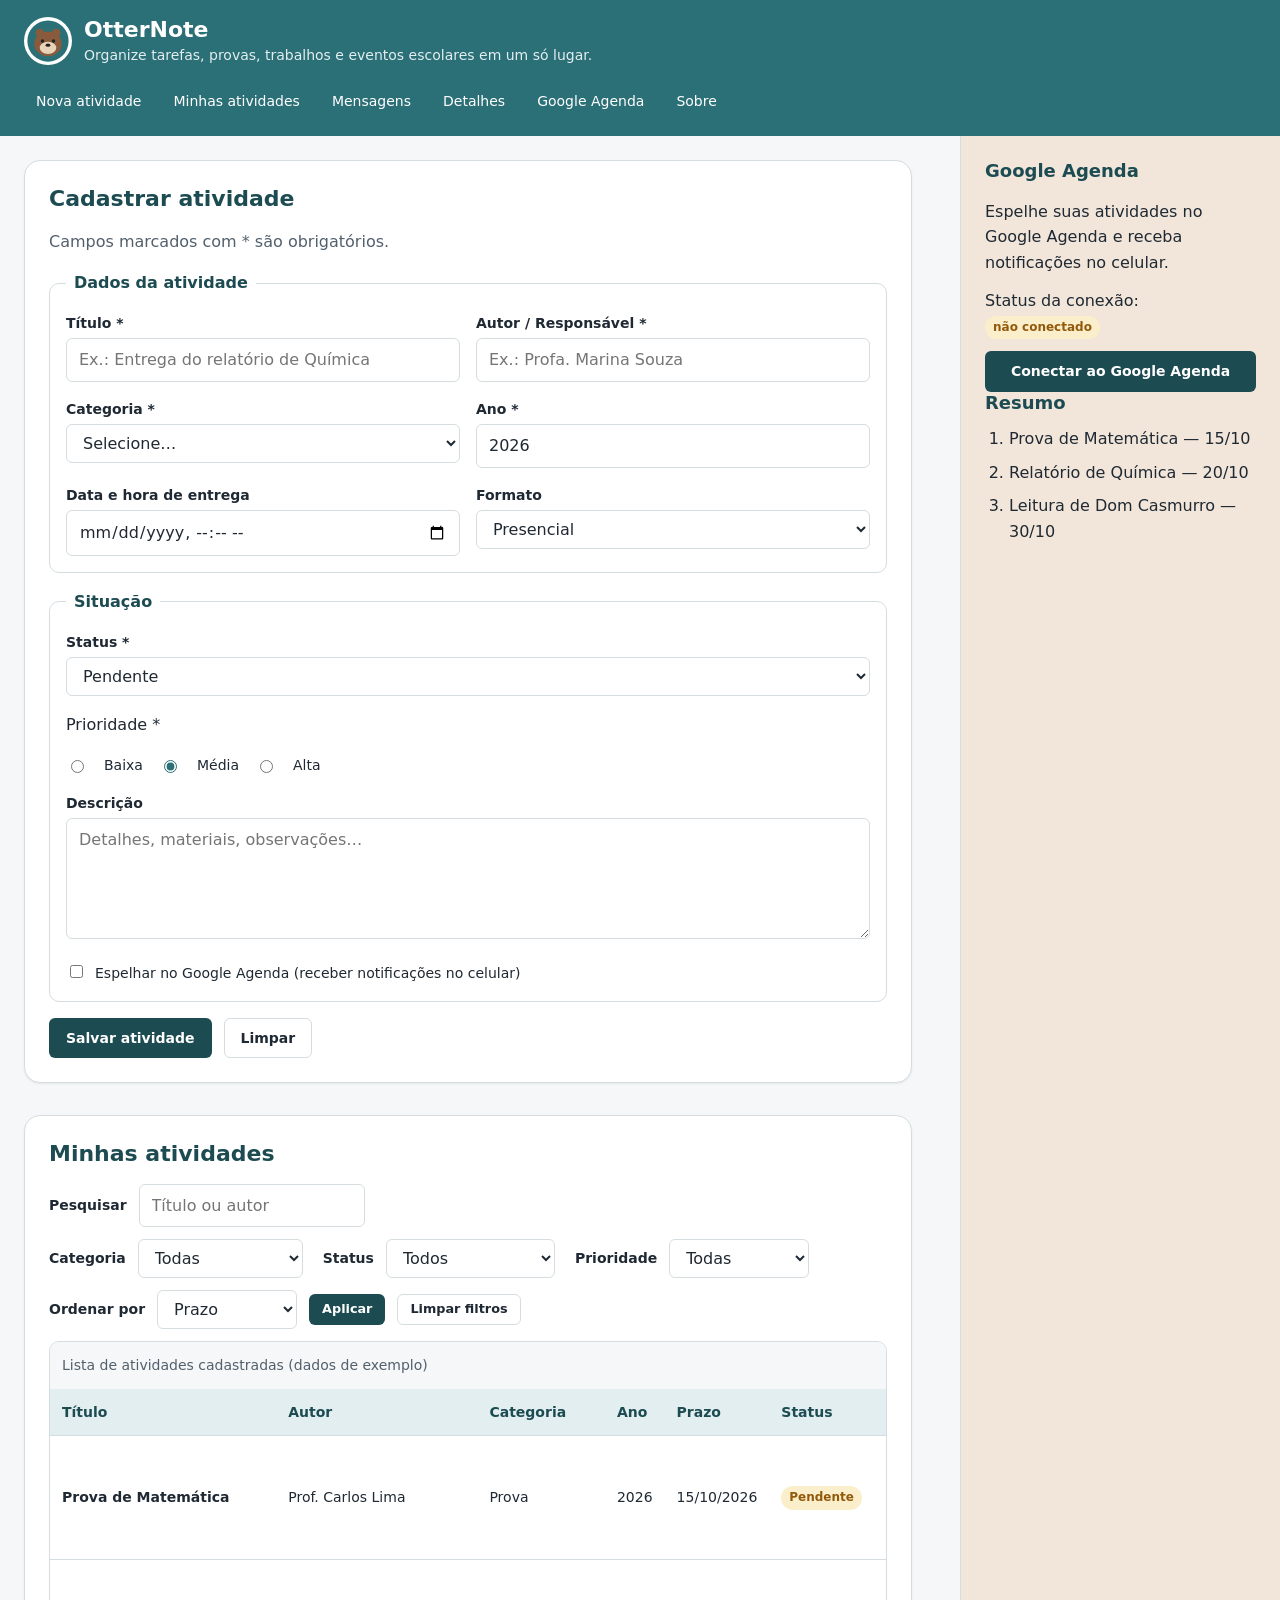
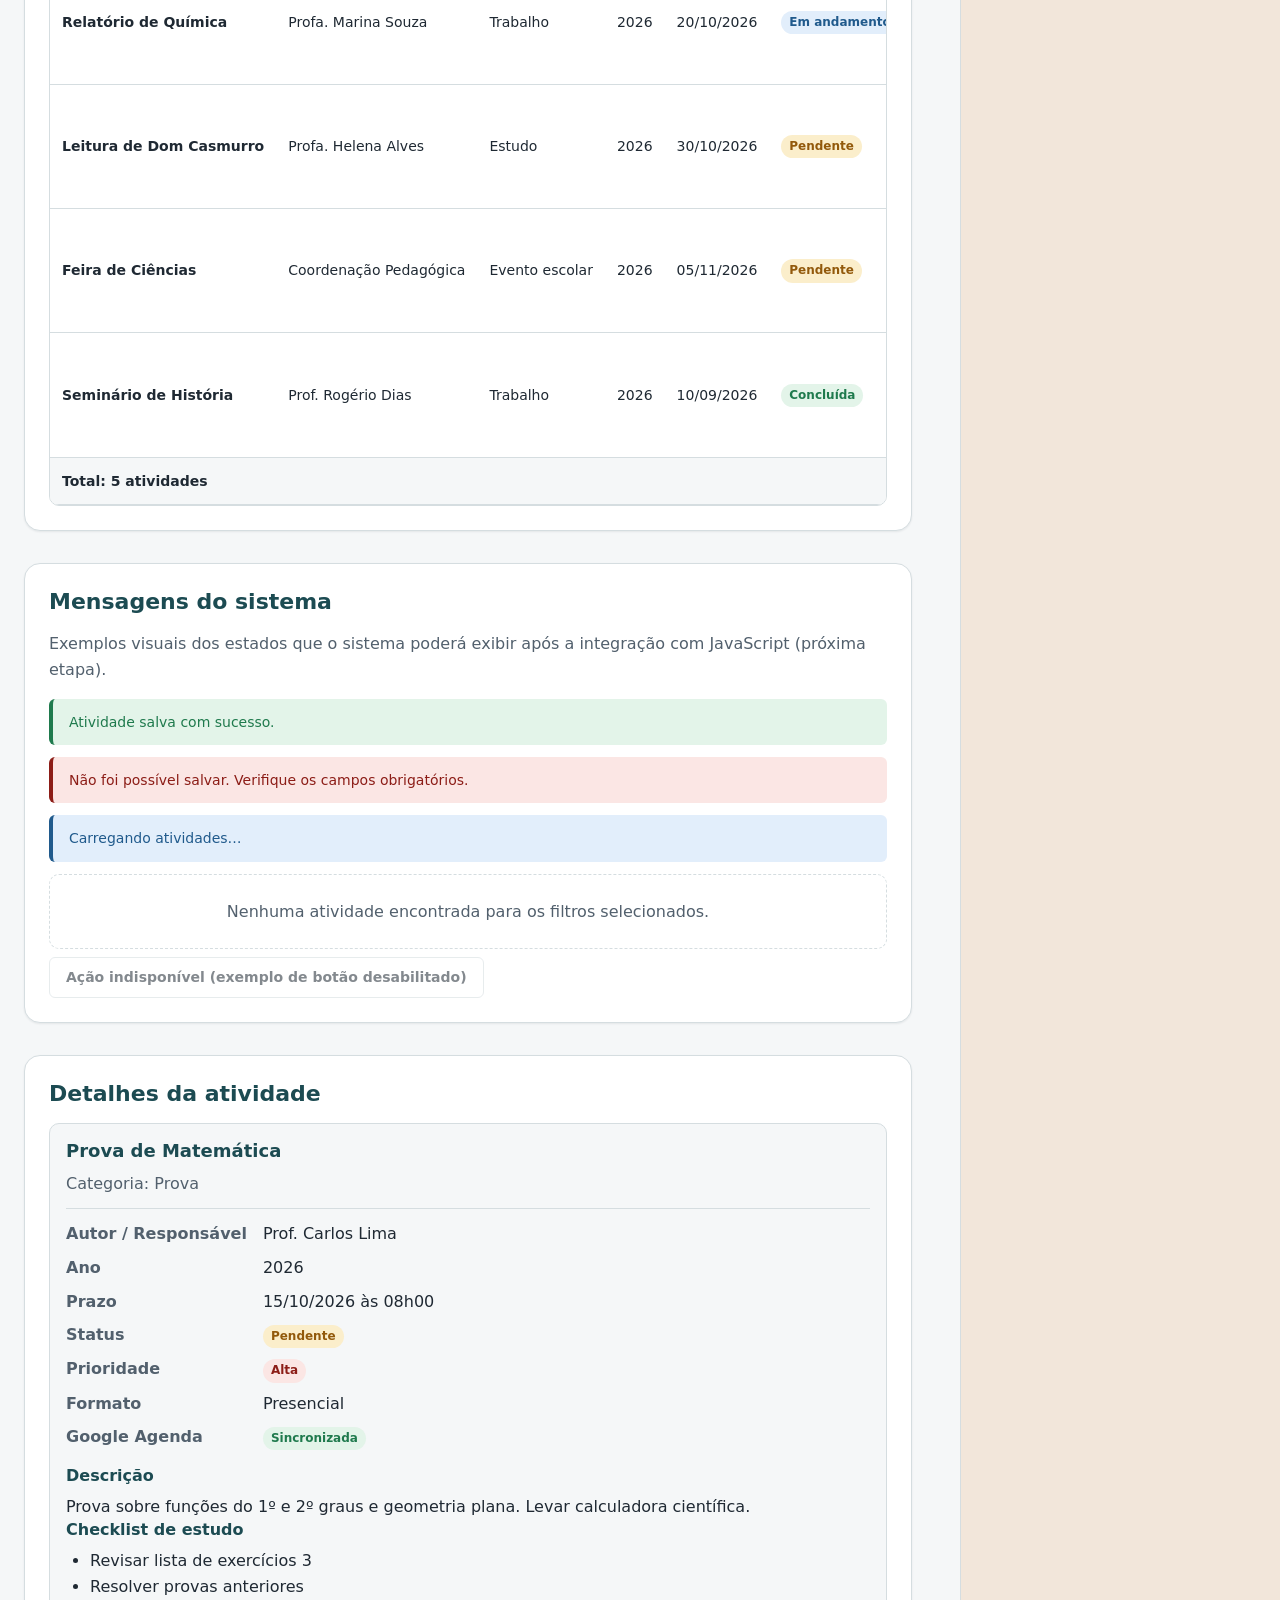
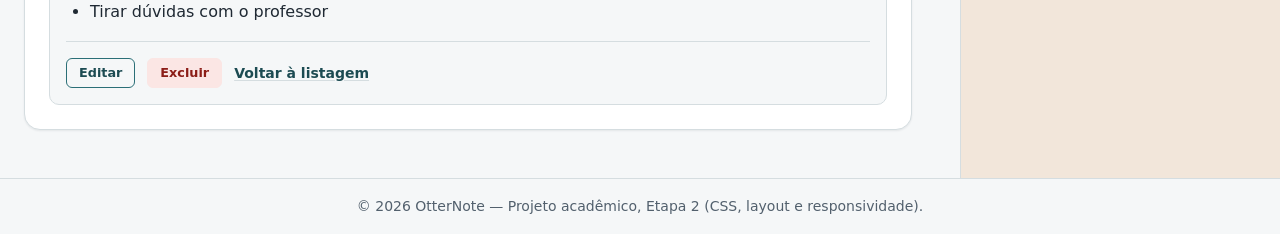
==== index.html @ 2cc43bf9 "feat: implementa layout e responsividade com CSS, aprimora a estrutura HTML e adiciona novos estilos" ====
<!DOCTYPE html>
<html lang="pt-BR">
<head>
  <meta charset="UTF-8">
  <meta name="viewport" content="width=device-width, initial-scale=1.0">
  <meta name="description" content="OtterNote: organização acadêmica, tarefas e eventos escolares.">
  <title>OtterNote — Organização acadêmica</title>
  <link rel="icon" href="assets/img/logo.svg" type="image/svg+xml">
  <link rel="stylesheet" href="assets/css/style.css">
</head>
<body class="tem-aside">

  <header id="topo">
    <div class="marca">
      <img src="assets/img/logo.svg" alt="Logotipo do OtterNote, uma lontra" width="48" height="48">
      <div>
        <h1>OtterNote</h1>
        <p>Organize tarefas, provas, trabalhos e eventos escolares em um só lugar.</p>
      </div>
    </div>

    <nav aria-label="Navegação principal">
      <ul class="menu">
        <li><a href="#cadastro">Nova atividade</a></li>
        <li><a href="#listagem">Minhas atividades</a></li>
        <li><a href="#estados">Mensagens</a></li>
        <li><a href="#detalhes">Detalhes</a></li>
        <li><a href="#agenda">Google Agenda</a></li>
        <li><a href="pages/sobre.html">Sobre</a></li>
      </ul>
    </nav>
  </header>

  <main>
    <section id="cadastro" aria-labelledby="titulo-cadastro">
      <h2 id="titulo-cadastro">Cadastrar atividade</h2>
      <p>Campos marcados com * são obrigatórios.</p>

      <form action="#" method="post">
        <fieldset class="grade-campos">
          <legend>Dados da atividade</legend>

          <p>
            <label for="titulo">Título *</label>
            <input type="text" id="titulo" name="titulo" required maxlength="100" placeholder="Ex.: Entrega do relatório de Química">
          </p>

          <p>
            <label for="autor">Autor / Responsável *</label>
            <input type="text" id="autor" name="autor" required placeholder="Ex.: Profa. Marina Souza">
          </p>

          <p>
            <label for="categoria">Categoria *</label>
            <select id="categoria" name="categoria" required>
              <option value="">Selecione…</option>
              <option value="prova">Prova</option>
              <option value="trabalho">Trabalho</option>
              <option value="estudo">Estudo</option>
              <option value="evento">Evento escolar</option>
              <option value="outro">Outro</option>
            </select>
          </p>

          <p>
            <label for="ano">Ano *</label>
            <input type="number" id="ano" name="ano" min="2000" max="2100" value="2026" required>
          </p>

          <p>
            <label for="prazo">Data e hora de entrega</label>
            <input type="datetime-local" id="prazo" name="prazo">
          </p>

          <p>
            <label for="formato">Formato</label>
            <select id="formato" name="formato">
              <option value="presencial">Presencial</option>
              <option value="online">Online</option>
              <option value="entrega-digital">Entrega digital</option>
              <option value="entrega-impressa">Entrega impressa</option>
            </select>
          </p>
        </fieldset>

        <fieldset class="grade-campos">
          <legend>Situação</legend>

          <p class="campo-full">
            <label for="status">Status *</label>
            <select id="status" name="status" required>
              <option value="pendente">Pendente</option>
              <option value="andamento">Em andamento</option>
              <option value="concluida">Concluída</option>
            </select>
          </p>

          <p class="campo-full">Prioridade *</p>
          <p class="campo-full grupo-radio">
            <input type="radio" id="prioridade-baixa" name="prioridade" value="baixa">
            <label for="prioridade-baixa">Baixa</label>
            <input type="radio" id="prioridade-media" name="prioridade" value="media" checked>
            <label for="prioridade-media">Média</label>
            <input type="radio" id="prioridade-alta" name="prioridade" value="alta">
            <label for="prioridade-alta">Alta</label>
          </p>

          <p class="campo-full">
            <label for="descricao">Descrição</label>
            <textarea id="descricao" name="descricao" rows="4" cols="40" placeholder="Detalhes, materiais, observações…"></textarea>
          </p>

          <p class="campo-full campo-checkbox">
            <input type="checkbox" id="sincronizar" name="sincronizar">
            <label for="sincronizar">Espelhar no Google Agenda (receber notificações no celular)</label>
          </p>
        </fieldset>

        <p class="acoes">
          <button type="submit" class="btn btn--primario">Salvar atividade</button>
          <button type="reset" class="btn btn--secundario">Limpar</button>
        </p>
      </form>
    </section>

    <section id="listagem" aria-labelledby="titulo-listagem">
      <h2 id="titulo-listagem">Minhas atividades</h2>

      <form action="#" method="get" aria-label="Pesquisa, filtro e ordenação" class="filtros">
        <p class="campo-busca">
          <label for="busca">Pesquisar</label>
          <input type="search" id="busca" name="busca" placeholder="Título ou autor">
        </p>
        <p>
          <label for="filtro-categoria">Categoria</label>
          <select id="filtro-categoria" name="categoria">
            <option value="">Todas</option>
            <option value="prova">Prova</option>
            <option value="trabalho">Trabalho</option>
            <option value="estudo">Estudo</option>
            <option value="evento">Evento escolar</option>
          </select>
          <label for="filtro-status">Status</label>
          <select id="filtro-status" name="status">
            <option value="">Todos</option>
            <option value="pendente">Pendente</option>
            <option value="andamento">Em andamento</option>
            <option value="concluida">Concluída</option>
          </select>
          <label for="filtro-prioridade">Prioridade</label>
          <select id="filtro-prioridade" name="prioridade">
            <option value="">Todas</option>
            <option value="alta">Alta</option>
            <option value="media">Média</option>
            <option value="baixa">Baixa</option>
          </select>
        </p>
        <p>
          <label for="ordenar">Ordenar por</label>
          <select id="ordenar" name="ordenar">
            <option value="prazo">Prazo</option>
            <option value="titulo">Título (A–Z)</option>
            <option value="prioridade">Prioridade</option>
            <option value="status">Status</option>
          </select>
          <button type="submit" class="btn btn--primario btn--sm">Aplicar</button>
          <button type="reset" class="btn btn--secundario btn--sm">Limpar filtros</button>
        </p>
      </form>

      <div class="tabela-wrapper">
      <table>
        <caption>Lista de atividades cadastradas (dados de exemplo)</caption>
        <thead>
          <tr>
            <th scope="col">Título</th><th scope="col">Autor</th><th scope="col">Categoria</th>
            <th scope="col">Ano</th><th scope="col">Prazo</th><th scope="col">Status</th>
            <th scope="col">Prioridade</th><th scope="col">Formato</th><th scope="col">Ações</th>
          </tr>
        </thead>
        <tbody>
          <tr>
            <th scope="row">Prova de Matemática</th>
            <td>Prof. Carlos Lima</td><td>Prova</td><td>2026</td><td>15/10/2026</td>
            <td><span class="badge badge--pendente">Pendente</span></td>
            <td><span class="badge badge--alta">Alta</span></td>
            <td>Presencial</td>
            <td>
              <div class="acoes-linha">
                <a href="#detalhes" class="link-acao">Ver detalhes</a>
                <button type="button" class="btn btn--sm btn--outline">Editar</button>
                <button type="button" class="btn btn--sm btn--perigo">Excluir</button>
              </div>
            </td>
          </tr>
          <tr>
            <th scope="row">Relatório de Química</th>
            <td>Profa. Marina Souza</td><td>Trabalho</td><td>2026</td><td>20/10/2026</td>
            <td><span class="badge badge--andamento">Em andamento</span></td>
            <td><span class="badge badge--media">Média</span></td>
            <td>Entrega digital</td>
            <td>
              <div class="acoes-linha">
                <a href="#detalhes" class="link-acao">Ver detalhes</a>
                <button type="button" class="btn btn--sm btn--outline">Editar</button>
                <button type="button" class="btn btn--sm btn--perigo">Excluir</button>
              </div>
            </td>
          </tr>
          <tr>
            <th scope="row">Leitura de Dom Casmurro</th>
            <td>Profa. Helena Alves</td><td>Estudo</td><td>2026</td><td>30/10/2026</td>
            <td><span class="badge badge--pendente">Pendente</span></td>
            <td><span class="badge badge--baixa">Baixa</span></td>
            <td>Online</td>
            <td>
              <div class="acoes-linha">
                <a href="#detalhes" class="link-acao">Ver detalhes</a>
                <button type="button" class="btn btn--sm btn--outline">Editar</button>
                <button type="button" class="btn btn--sm btn--perigo">Excluir</button>
              </div>
            </td>
          </tr>
          <tr>
            <th scope="row">Feira de Ciências</th>
            <td>Coordenação Pedagógica</td><td>Evento escolar</td><td>2026</td><td>05/11/2026</td>
            <td><span class="badge badge--pendente">Pendente</span></td>
            <td><span class="badge badge--alta">Alta</span></td>
            <td>Presencial</td>
            <td>
              <div class="acoes-linha">
                <a href="#detalhes" class="link-acao">Ver detalhes</a>
                <button type="button" class="btn btn--sm btn--outline">Editar</button>
                <button type="button" class="btn btn--sm btn--perigo">Excluir</button>
              </div>
            </td>
          </tr>
          <tr>
            <th scope="row">Seminário de História</th>
            <td>Prof. Rogério Dias</td><td>Trabalho</td><td>2026</td><td>10/09/2026</td>
            <td><span class="badge badge--concluida">Concluída</span></td>
            <td><span class="badge badge--media">Média</span></td>
            <td>Presencial</td>
            <td>
              <div class="acoes-linha">
                <a href="#detalhes" class="link-acao">Ver detalhes</a>
                <button type="button" class="btn btn--sm btn--outline">Editar</button>
                <button type="button" class="btn btn--sm btn--perigo">Excluir</button>
              </div>
            </td>
          </tr>
        </tbody>
        <tfoot>
          <tr><td colspan="9">Total: 5 atividades</td></tr>
        </tfoot>
      </table>
      </div>
    </section>

    <section id="estados" aria-labelledby="titulo-estados">
      <h2 id="titulo-estados">Mensagens do sistema</h2>
      <p>Exemplos visuais dos estados que o sistema poderá exibir após a integração com JavaScript (próxima etapa).</p>

      <div class="alerta alerta--sucesso" role="status">Atividade salva com sucesso.</div>
      <div class="alerta alerta--erro" role="alert">Não foi possível salvar. Verifique os campos obrigatórios.</div>
      <div class="alerta alerta--info" role="status">Carregando atividades…</div>
      <p class="estado-vazio">Nenhuma atividade encontrada para os filtros selecionados.</p>
      <p class="acoes">
        <button type="button" class="btn btn--secundario" disabled>Ação indisponível (exemplo de botão desabilitado)</button>
      </p>
    </section>

    <section id="detalhes" aria-labelledby="titulo-detalhes">
      <h2 id="titulo-detalhes">Detalhes da atividade</h2>

      <article class="cartao">
        <header>
          <h3>Prova de Matemática</h3>
          <p>Categoria: Prova</p>
        </header>

        <dl>
          <dt>Autor / Responsável</dt><dd>Prof. Carlos Lima</dd>
          <dt>Ano</dt><dd>2026</dd>
          <dt>Prazo</dt><dd><time datetime="2026-10-15T08:00">15/10/2026 às 08h00</time></dd>
          <dt>Status</dt><dd><span class="badge badge--pendente">Pendente</span></dd>
          <dt>Prioridade</dt><dd><span class="badge badge--alta">Alta</span></dd>
          <dt>Formato</dt><dd>Presencial</dd>
          <dt>Google Agenda</dt><dd><span class="badge badge--sucesso">Sincronizada</span></dd>
        </dl>

        <h4>Descrição</h4>
        <p>Prova sobre funções do 1º e 2º graus e geometria plana. Levar calculadora científica.</p>

        <h4>Checklist de estudo</h4>
        <ul>
          <li>Revisar lista de exercícios 3</li>
          <li>Resolver provas anteriores</li>
          <li>Tirar dúvidas com o professor</li>
        </ul>

        <footer>
          <button type="button" class="btn btn--outline btn--sm">Editar</button>
          <button type="button" class="btn btn--perigo btn--sm">Excluir</button>
          <a href="#listagem" class="link-acao">Voltar à listagem</a>
        </footer>
      </article>
    </section>

  </main>

  <aside id="agenda" aria-labelledby="titulo-agenda">
    <h2 id="titulo-agenda">Google Agenda</h2>
    <p>Espelhe suas atividades no Google Agenda e receba notificações no celular.</p>
    <p>Status da conexão: <span class="badge badge--alerta">não conectado</span></p>
    <button type="button" class="btn btn--primario btn--bloco">Conectar ao Google Agenda</button>

    <h3>Resumo</h3>
    <ol>
      <li>Prova de Matemática — 15/10</li>
      <li>Relatório de Química — 20/10</li>
      <li>Leitura de Dom Casmurro — 30/10</li>
    </ol>
  </aside>

  <footer>
    <p>&copy; 2026 OtterNote — Projeto acadêmico, Etapa 2 (CSS, layout e responsividade).</p>
  </footer>

  <script src="assets/js/script.js"></script>
</body>
</html>
---- assets/css/style.css ----
/* =========================================================
   OtterNote — Etapa 2: CSS, layout e responsividade
   ========================================================= */

/* ---------- Reset básico ---------- */
*, *::before, *::after {
  box-sizing: border-box;
}

body, h1, h2, h3, h4, p, dl, dd, figure {
  margin: 0;
}

ul, ol {
  margin: 0;
  padding: 0;
}

ul:not(.menu),
ol {
  padding-left: var(--espaco-5, 24px);
}

img {
  max-width: 100%;
  display: block;
}

button {
  font: inherit;
}

/* ---------- Design tokens ---------- */
:root {
  /* Cores de marca (lontra) */
  --cor-primaria: #2b6f77;
  --cor-primaria-escura: #1c4b52;
  --cor-primaria-clara: #e3eef0;
  --cor-destaque: #8a5a3c;
  --cor-destaque-clara: #f2e6da;

  /* Cores neutras */
  --cor-fundo: #f5f7f8;
  --cor-superficie: #ffffff;
  --cor-texto: #1f2933;
  --cor-texto-suave: #52606d;
  --cor-borda: #d5dde0;

  /* Cores de estado */
  --cor-sucesso: #1f7a4d;
  --cor-sucesso-clara: #e3f4e9;
  --cor-alerta: #92590b;
  --cor-alerta-clara: #fbeecb;
  --cor-perigo: #8c1d17;
  --cor-perigo-clara: #fbe6e4;
  --cor-info: #205a8c;
  --cor-info-clara: #e2eefb;

  /* Espaçamento */
  --espaco-1: 4px;
  --espaco-2: 8px;
  --espaco-3: 12px;
  --espaco-4: 16px;
  --espaco-5: 24px;
  --espaco-6: 32px;
  --espaco-7: 48px;

  /* Bordas e sombras */
  --raio-sm: 6px;
  --raio-md: 10px;
  --raio-lg: 16px;
  --sombra-sm: 0 1px 2px rgba(31, 41, 51, 0.08);

  /* Tipografia */
  --fonte-base: "Segoe UI", system-ui, -apple-system, Roboto, Arial, sans-serif;
  --fs-sm: 0.875rem;
  --fs-base: 1rem;
  --fs-md: 1.125rem;
  --fs-lg: 1.375rem;
  --fs-xl: 1.75rem;

  /* Foco */
  --anel-foco: 0 0 0 3px rgba(43, 111, 119, 0.35);
}

/* ---------- Base ---------- */
body {
  font-family: var(--fonte-base);
  font-size: var(--fs-base);
  line-height: 1.6;
  color: var(--cor-texto);
  background: var(--cor-fundo);
  overflow-x: hidden;
}

h1, h2, h3, h4 {
  line-height: 1.25;
  color: var(--cor-primaria-escura);
}

h1 { font-size: var(--fs-xl); }
h2 { font-size: var(--fs-lg); margin-bottom: var(--espaco-4); }
h3 { font-size: var(--fs-md); margin-bottom: var(--espaco-2); }
h4 { font-size: var(--fs-base); margin-bottom: var(--espaco-2); }

a {
  color: var(--cor-primaria-escura);
  text-decoration: underline;
  text-decoration-color: var(--cor-borda);
  text-underline-offset: 2px;
}

a:hover {
  color: var(--cor-destaque);
  text-decoration-color: currentColor;
}

:focus-visible {
  outline: 3px solid var(--cor-primaria);
  outline-offset: 2px;
  border-radius: var(--raio-sm);
}

/* ---------- Layout principal ---------- */
body.tem-aside {
  display: grid;
  grid-template-columns: minmax(0, 1fr) minmax(260px, 320px);
  grid-template-areas:
    "header header"
    "main   aside"
    "footer footer";
  column-gap: var(--espaco-5);
  min-height: 100vh;
}

body:not(.tem-aside) {
  display: flex;
  flex-direction: column;
  min-height: 100vh;
}

body > header { grid-area: header; }
body > main   { grid-area: main; min-width: 0; }
body > aside  { grid-area: aside; }
body > footer { grid-area: footer; }

body > main {
  display: flex;
  flex-direction: column;
  gap: var(--espaco-6);
  padding: var(--espaco-5) var(--espaco-5) var(--espaco-7);
}

body:not(.tem-aside) > main {
  flex: 1;
  max-width: 760px;
  width: 100%;
  margin-inline: auto;
}

/* ---------- Cabeçalho / navegação ---------- */
body > header {
  background: var(--cor-primaria);
  color: #fff;
  padding: var(--espaco-4) var(--espaco-5);
  display: flex;
  align-items: center;
  flex-wrap: wrap;
  gap: var(--espaco-4);
}

body > header h1,
body > header p {
  color: #fff;
}

body > header h1 { font-size: var(--fs-lg); }
body > header p { font-size: var(--fs-sm); color: var(--cor-primaria-clara); }

.marca {
  display: flex;
  align-items: center;
  gap: var(--espaco-3);
  margin-right: auto;
}

body > header img {
  border-radius: 50%;
  background: #fff;
  padding: 2px;
}

.menu {
  display: flex;
  flex-wrap: wrap;
  gap: var(--espaco-2);
  list-style: none;
}

.menu a {
  display: inline-block;
  padding: var(--espaco-2) var(--espaco-3);
  border-radius: var(--raio-sm);
  color: #fff;
  text-decoration: none;
  font-size: var(--fs-sm);
  transition: background-color 0.15s ease;
}

.menu a:hover,
.menu a:focus-visible {
  background: rgba(255, 255, 255, 0.18);
}

.menu a[aria-current="page"] {
  background: #fff;
  color: var(--cor-primaria-escura);
  font-weight: 600;
}

/* ---------- Seções e cartões ---------- */
section {
  background: var(--cor-superficie);
  border: 1px solid var(--cor-borda);
  border-radius: var(--raio-lg);
  padding: var(--espaco-5);
  box-shadow: var(--sombra-sm);
}

section > p:first-of-type:not([class]) {
  color: var(--cor-texto-suave);
  margin-bottom: var(--espaco-4);
}

.cartao {
  border: 1px solid var(--cor-borda);
  border-radius: var(--raio-md);
  padding: var(--espaco-4);
  background: var(--cor-fundo);
}

article.cartao > header {
  border-bottom: 1px solid var(--cor-borda);
  padding-bottom: var(--espaco-3);
  margin-bottom: var(--espaco-3);
}

article.cartao > header p {
  color: var(--cor-texto-suave);
}

article.cartao > footer {
  display: flex;
  flex-wrap: wrap;
  align-items: center;
  gap: var(--espaco-3);
  border-top: 1px solid var(--cor-borda);
  padding-top: var(--espaco-4);
  margin-top: var(--espaco-4);
}

/* ---------- Formulários ---------- */
fieldset {
  border: 1px solid var(--cor-borda);
  border-radius: var(--raio-md);
  padding: var(--espaco-4);
  margin: 0 0 var(--espaco-4);
}

legend {
  padding: 0 var(--espaco-2);
  font-weight: 600;
  color: var(--cor-primaria-escura);
}

.grade-campos {
  display: grid;
  grid-template-columns: repeat(2, minmax(0, 1fr));
  gap: var(--espaco-4);
}

.grade-campos > p {
  margin: 0;
}

.grade-campos .campo-full {
  grid-column: 1 / -1;
}

label {
  display: block;
  font-size: var(--fs-sm);
  font-weight: 600;
  margin-bottom: var(--espaco-1);
  color: var(--cor-texto);
}

input,
select,
textarea {
  width: 100%;
  font: inherit;
  font-size: var(--fs-base);
  color: var(--cor-texto);
  background: var(--cor-superficie);
  border: 1px solid var(--cor-borda);
  border-radius: var(--raio-sm);
  padding: var(--espaco-2) var(--espaco-3);
}

textarea {
  resize: vertical;
}

input:hover,
select:hover,
textarea:hover {
  border-color: var(--cor-primaria);
}

input:focus-visible,
select:focus-visible,
textarea:focus-visible {
  outline: none;
  border-color: var(--cor-primaria);
  box-shadow: var(--anel-foco);
}

input[type="checkbox"],
input[type="radio"] {
  width: auto;
  margin-right: var(--espaco-1);
  accent-color: var(--cor-primaria);
}

.grupo-radio {
  display: flex;
  flex-wrap: wrap;
  align-items: center;
  gap: var(--espaco-1) var(--espaco-4);
}

.grupo-radio label {
  display: inline;
  font-weight: 400;
  margin: 0;
}

.campo-checkbox {
  display: flex;
  align-items: flex-start;
  gap: var(--espaco-2);
}

.campo-checkbox label {
  display: inline;
  font-weight: 400;
  margin: 0;
}

.acoes {
  display: flex;
  flex-wrap: wrap;
  gap: var(--espaco-3);
  margin-top: var(--espaco-2);
}

/* ---------- Botões ---------- */
.btn {
  display: inline-flex;
  align-items: center;
  justify-content: center;
  gap: var(--espaco-2);
  padding: var(--espaco-2) var(--espaco-4);
  font-size: var(--fs-sm);
  font-weight: 600;
  border-radius: var(--raio-sm);
  border: 1px solid transparent;
  cursor: pointer;
  transition: background-color 0.15s ease, border-color 0.15s ease, transform 0.1s ease;
}

.btn--primario {
  background: var(--cor-primaria-escura);
  color: #fff;
}
.btn--primario:hover { background: var(--cor-primaria); }

.btn--secundario {
  background: var(--cor-superficie);
  color: var(--cor-texto);
  border-color: var(--cor-borda);
}
.btn--secundario:hover { border-color: var(--cor-primaria); color: var(--cor-primaria-escura); }

.btn--outline {
  background: transparent;
  color: var(--cor-primaria-escura);
  border-color: var(--cor-primaria);
}
.btn--outline:hover { background: var(--cor-primaria-clara); }

.btn--perigo {
  background: var(--cor-perigo-clara);
  color: var(--cor-perigo);
  border-color: var(--cor-perigo-clara);
}
.btn--perigo:hover { background: var(--cor-perigo); color: #fff; }

.btn--sm { padding: var(--espaco-1) var(--espaco-3); font-size: 0.8rem; }
.btn--bloco { width: 100%; }

.btn:active { transform: translateY(1px); }

.btn:disabled {
  opacity: 0.55;
  cursor: not-allowed;
  transform: none;
}

.link-acao {
  font-size: var(--fs-sm);
  font-weight: 600;
}

/* ---------- Listagem / filtros ---------- */
.filtros p {
  display: flex;
  flex-wrap: wrap;
  align-items: center;
  gap: var(--espaco-3);
  margin: 0 0 var(--espaco-3);
}

.filtros label {
  margin: 0 0 0 var(--espaco-2);
}

.filtros label:first-child {
  margin-left: 0;
}

.filtros select,
.filtros input {
  width: auto;
  min-width: 140px;
}

.campo-busca input { min-width: 220px; }

/* ---------- Tabela ---------- */
.tabela-wrapper {
  overflow-x: auto;
  border: 1px solid var(--cor-borda);
  border-radius: var(--raio-md);
}

table {
  width: 100%;
  border-collapse: collapse;
  font-size: var(--fs-sm);
}

caption {
  text-align: left;
  padding: var(--espaco-3);
  color: var(--cor-texto-suave);
  background: var(--cor-fundo);
}

th, td {
  padding: var(--espaco-3);
  border-bottom: 1px solid var(--cor-borda);
  text-align: left;
  white-space: nowrap;
}

thead th {
  background: var(--cor-primaria-clara);
  color: var(--cor-primaria-escura);
}

tbody tr:hover {
  background: var(--cor-fundo);
}

tfoot td {
  font-weight: 600;
  background: var(--cor-fundo);
}

.acoes-linha {
  display: flex;
  align-items: center;
  gap: var(--espaco-2);
  flex-wrap: wrap;
}

/* ---------- Badges de estado ---------- */
.badge {
  display: inline-block;
  padding: 2px var(--espaco-2);
  border-radius: 999px;
  font-size: 0.75rem;
  font-weight: 700;
  white-space: nowrap;
}

.badge--pendente   { background: var(--cor-alerta-clara);  color: var(--cor-alerta); }
.badge--andamento  { background: var(--cor-info-clara);    color: var(--cor-info); }
.badge--concluida  { background: var(--cor-sucesso-clara); color: var(--cor-sucesso); }
.badge--alta       { background: var(--cor-perigo-clara);  color: var(--cor-perigo); }
.badge--media      { background: var(--cor-alerta-clara);  color: var(--cor-alerta); }
.badge--baixa      { background: var(--cor-primaria-clara);color: var(--cor-primaria-escura); }
.badge--sucesso    { background: var(--cor-sucesso-clara); color: var(--cor-sucesso); }
.badge--alerta     { background: var(--cor-alerta-clara);  color: var(--cor-alerta); }

/* ---------- Mensagens / alertas / estados vazios ---------- */
.alerta {
  padding: var(--espaco-3) var(--espaco-4);
  border-radius: var(--raio-sm);
  border-left: 4px solid currentColor;
  margin-bottom: var(--espaco-3);
  font-size: var(--fs-sm);
}

.alerta--sucesso { background: var(--cor-sucesso-clara); color: var(--cor-sucesso); }
.alerta--erro    { background: var(--cor-perigo-clara);  color: var(--cor-perigo); }
.alerta--info    { background: var(--cor-info-clara);    color: var(--cor-info); }

.estado-vazio {
  text-align: center;
  color: var(--cor-texto-suave);
  padding: var(--espaco-5);
  border: 1px dashed var(--cor-borda);
  border-radius: var(--raio-md);
  margin: 0;
}

/* ---------- Detalhes ---------- */
dl {
  display: grid;
  grid-template-columns: max-content 1fr;
  gap: var(--espaco-2) var(--espaco-4);
  margin-bottom: var(--espaco-4);
}

dt {
  font-weight: 600;
  color: var(--cor-texto-suave);
}

dd { margin: 0; }

/* ---------- Aside (Google Agenda) ---------- */
body > aside {
  background: var(--cor-destaque-clara);
  padding: var(--espaco-5);
  border-left: 1px solid var(--cor-borda);
}

body > aside h2 { font-size: var(--fs-md); }

body > aside p { margin-bottom: var(--espaco-3); }

body > aside ol {
  padding-left: var(--espaco-5);
  margin-top: var(--espaco-3);
}

body > aside li { margin-bottom: var(--espaco-2); }

/* ---------- Rodapé ---------- */
body > footer {
  text-align: center;
  padding: var(--espaco-4);
  font-size: var(--fs-sm);
  color: var(--cor-texto-suave);
  border-top: 1px solid var(--cor-borda);
}

/* ---------- Responsividade ---------- */
@media (max-width: 900px) {
  body.tem-aside {
    grid-template-columns: 1fr;
    grid-template-areas:
      "header"
      "main"
      "aside"
      "footer";
  }

  body > aside {
    border-left: none;
    border-top: 1px solid var(--cor-borda);
  }

  .grade-campos {
    grid-template-columns: 1fr;
  }
}

@media (max-width: 600px) {
  body > header {
    padding: var(--espaco-3) var(--espaco-4);
  }

  body > main {
    padding: var(--espaco-4) var(--espaco-3) var(--espaco-6);
    gap: var(--espaco-4);
  }

  section { padding: var(--espaco-4); }

  .menu { width: 100%; }

  dl { grid-template-columns: 1fr; }

  dt { margin-top: var(--espaco-2); }

  .filtros label { margin-left: 0; }

  .filtros select,
  .filtros input,
  .campo-busca input {
    width: 100%;
    min-width: 0;
  }
}

@media (prefers-reduced-motion: reduce) {
  * { transition: none !important; }
}
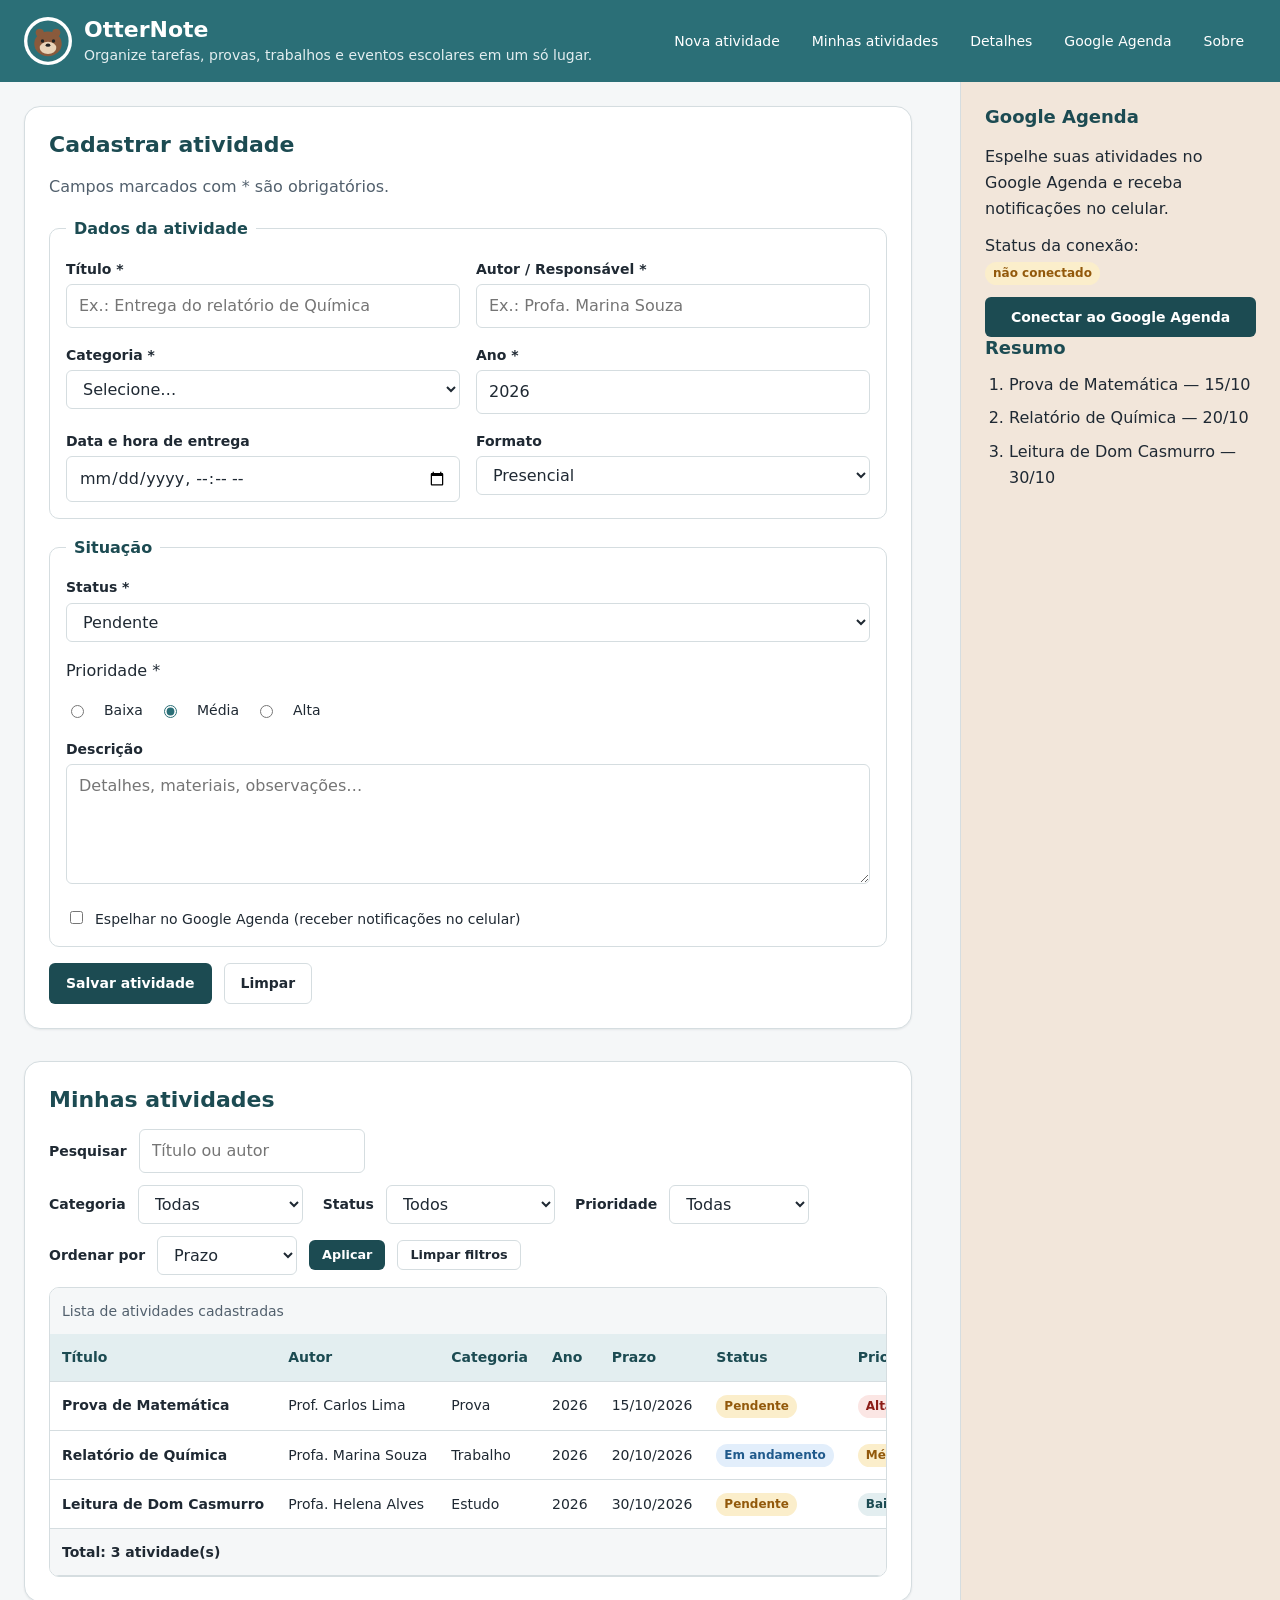
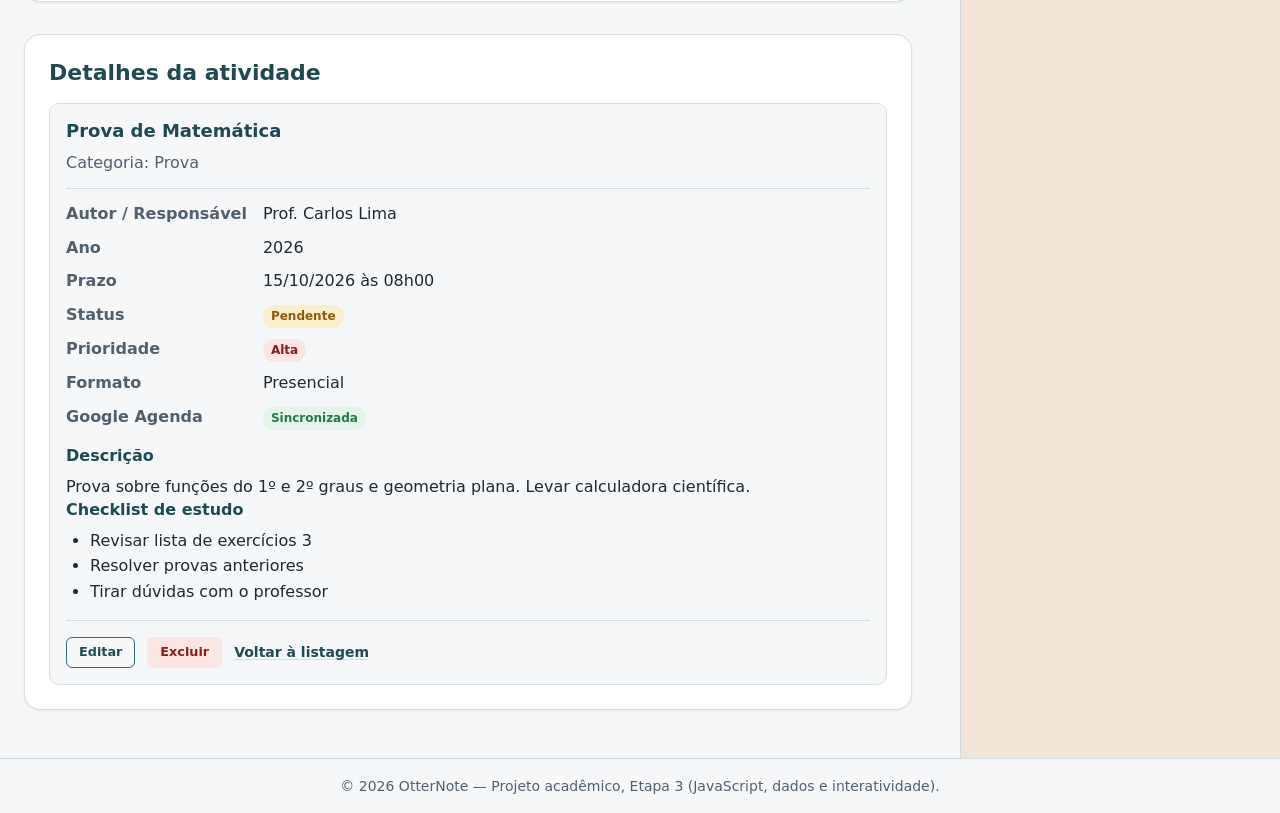
==== commit 555ce575: "feat: implementa cadastro de itens" ====
--- a/index.html
+++ b/index.html
@@ -23,7 +23,6 @@
       <ul class="menu">
         <li><a href="#cadastro">Nova atividade</a></li>
         <li><a href="#listagem">Minhas atividades</a></li>
-        <li><a href="#estados">Mensagens</a></li>
         <li><a href="#detalhes">Detalhes</a></li>
         <li><a href="#agenda">Google Agenda</a></li>
         <li><a href="pages/sobre.html">Sobre</a></li>
@@ -36,7 +35,9 @@
       <h2 id="titulo-cadastro">Cadastrar atividade</h2>
       <p>Campos marcados com * são obrigatórios.</p>
 
-      <form action="#" method="post">
+      <div id="cadastro-alerta" class="alerta oculto" role="alert" aria-live="assertive"></div>
+
+      <form id="form-cadastro" action="#" method="post" novalidate>
         <fieldset class="grade-campos">
           <legend>Dados da atividade</legend>
 
@@ -117,7 +118,7 @@
         </fieldset>
 
         <p class="acoes">
-          <button type="submit" class="btn btn--primario">Salvar atividade</button>
+          <button type="submit" id="btn-salvar" class="btn btn--primario">Salvar atividade</button>
           <button type="reset" class="btn btn--secundario">Limpar</button>
         </p>
       </form>
@@ -168,9 +169,11 @@
         </p>
       </form>
 
+      <div id="listagem-alerta" class="alerta oculto" role="status" aria-live="polite"></div>
+
       <div class="tabela-wrapper">
       <table>
-        <caption>Lista de atividades cadastradas (dados de exemplo)</caption>
+        <caption>Lista de atividades cadastradas</caption>
         <thead>
           <tr>
             <th scope="col">Título</th><th scope="col">Autor</th><th scope="col">Categoria</th>
@@ -178,96 +181,15 @@
             <th scope="col">Prioridade</th><th scope="col">Formato</th><th scope="col">Ações</th>
           </tr>
         </thead>
-        <tbody>
-          <tr>
-            <th scope="row">Prova de Matemática</th>
-            <td>Prof. Carlos Lima</td><td>Prova</td><td>2026</td><td>15/10/2026</td>
-            <td><span class="badge badge--pendente">Pendente</span></td>
-            <td><span class="badge badge--alta">Alta</span></td>
-            <td>Presencial</td>
-            <td>
-              <div class="acoes-linha">
-                <a href="#detalhes" class="link-acao">Ver detalhes</a>
-                <button type="button" class="btn btn--sm btn--outline">Editar</button>
-                <button type="button" class="btn btn--sm btn--perigo">Excluir</button>
-              </div>
-            </td>
-          </tr>
-          <tr>
-            <th scope="row">Relatório de Química</th>
-            <td>Profa. Marina Souza</td><td>Trabalho</td><td>2026</td><td>20/10/2026</td>
-            <td><span class="badge badge--andamento">Em andamento</span></td>
-            <td><span class="badge badge--media">Média</span></td>
-            <td>Entrega digital</td>
-            <td>
-              <div class="acoes-linha">
-                <a href="#detalhes" class="link-acao">Ver detalhes</a>
-                <button type="button" class="btn btn--sm btn--outline">Editar</button>
-                <button type="button" class="btn btn--sm btn--perigo">Excluir</button>
-              </div>
-            </td>
-          </tr>
-          <tr>
-            <th scope="row">Leitura de Dom Casmurro</th>
-            <td>Profa. Helena Alves</td><td>Estudo</td><td>2026</td><td>30/10/2026</td>
-            <td><span class="badge badge--pendente">Pendente</span></td>
-            <td><span class="badge badge--baixa">Baixa</span></td>
-            <td>Online</td>
-            <td>
-              <div class="acoes-linha">
-                <a href="#detalhes" class="link-acao">Ver detalhes</a>
-                <button type="button" class="btn btn--sm btn--outline">Editar</button>
-                <button type="button" class="btn btn--sm btn--perigo">Excluir</button>
-              </div>
-            </td>
-          </tr>
-          <tr>
-            <th scope="row">Feira de Ciências</th>
-            <td>Coordenação Pedagógica</td><td>Evento escolar</td><td>2026</td><td>05/11/2026</td>
-            <td><span class="badge badge--pendente">Pendente</span></td>
-            <td><span class="badge badge--alta">Alta</span></td>
-            <td>Presencial</td>
-            <td>
-              <div class="acoes-linha">
-                <a href="#detalhes" class="link-acao">Ver detalhes</a>
-                <button type="button" class="btn btn--sm btn--outline">Editar</button>
-                <button type="button" class="btn btn--sm btn--perigo">Excluir</button>
-              </div>
-            </td>
-          </tr>
-          <tr>
-            <th scope="row">Seminário de História</th>
-            <td>Prof. Rogério Dias</td><td>Trabalho</td><td>2026</td><td>10/09/2026</td>
-            <td><span class="badge badge--concluida">Concluída</span></td>
-            <td><span class="badge badge--media">Média</span></td>
-            <td>Presencial</td>
-            <td>
-              <div class="acoes-linha">
-                <a href="#detalhes" class="link-acao">Ver detalhes</a>
-                <button type="button" class="btn btn--sm btn--outline">Editar</button>
-                <button type="button" class="btn btn--sm btn--perigo">Excluir</button>
-              </div>
-            </td>
-          </tr>
+        <tbody id="corpo-lista">
         </tbody>
         <tfoot>
-          <tr><td colspan="9">Total: 5 atividades</td></tr>
+          <tr><td colspan="9">Total: <span id="total-atividades">0</span> atividade(s)</td></tr>
         </tfoot>
       </table>
       </div>
-    </section>
-
-    <section id="estados" aria-labelledby="titulo-estados">
-      <h2 id="titulo-estados">Mensagens do sistema</h2>
-      <p>Exemplos visuais dos estados que o sistema poderá exibir após a integração com JavaScript (próxima etapa).</p>
-
-      <div class="alerta alerta--sucesso" role="status">Atividade salva com sucesso.</div>
-      <div class="alerta alerta--erro" role="alert">Não foi possível salvar. Verifique os campos obrigatórios.</div>
-      <div class="alerta alerta--info" role="status">Carregando atividades…</div>
-      <p class="estado-vazio">Nenhuma atividade encontrada para os filtros selecionados.</p>
-      <p class="acoes">
-        <button type="button" class="btn btn--secundario" disabled>Ação indisponível (exemplo de botão desabilitado)</button>
-      </p>
+
+      <p id="lista-vazia" class="estado-vazio oculto">Nenhuma atividade encontrada para os filtros selecionados.</p>
     </section>
 
     <section id="detalhes" aria-labelledby="titulo-detalhes">
@@ -324,9 +246,10 @@
   </aside>
 
   <footer>
-    <p>&copy; 2026 OtterNote — Projeto acadêmico, Etapa 2 (CSS, layout e responsividade).</p>
+    <p>&copy; 2026 OtterNote — Projeto acadêmico, Etapa 3 (JavaScript, dados e interatividade).</p>
   </footer>
 
-  <script src="assets/js/script.js"></script>
+  <script defer src="assets/js/ui.js"></script>
+  <script defer src="assets/js/app.js"></script>
 </body>
 </html>
--- a/assets/css/style.css
+++ b/assets/css/style.css
@@ -631,3 +631,25 @@
 @media (prefers-reduced-motion: reduce) {
   * { transition: none !important; }
 }
+
+/* =========================================================
+   Etapa 3: JavaScript, dados e interatividade
+   ========================================================= */
+
+.oculto {
+  display: none !important;
+}
+
+.campo-erro {
+  border-color: var(--cor-perigo) !important;
+  background: var(--cor-perigo-clara);
+}
+
+.campo-erro:focus-visible {
+  box-shadow: 0 0 0 3px rgba(140, 29, 23, 0.25);
+}
+
+#listagem-alerta,
+#cadastro-alerta {
+  margin-bottom: var(--espaco-4);
+}
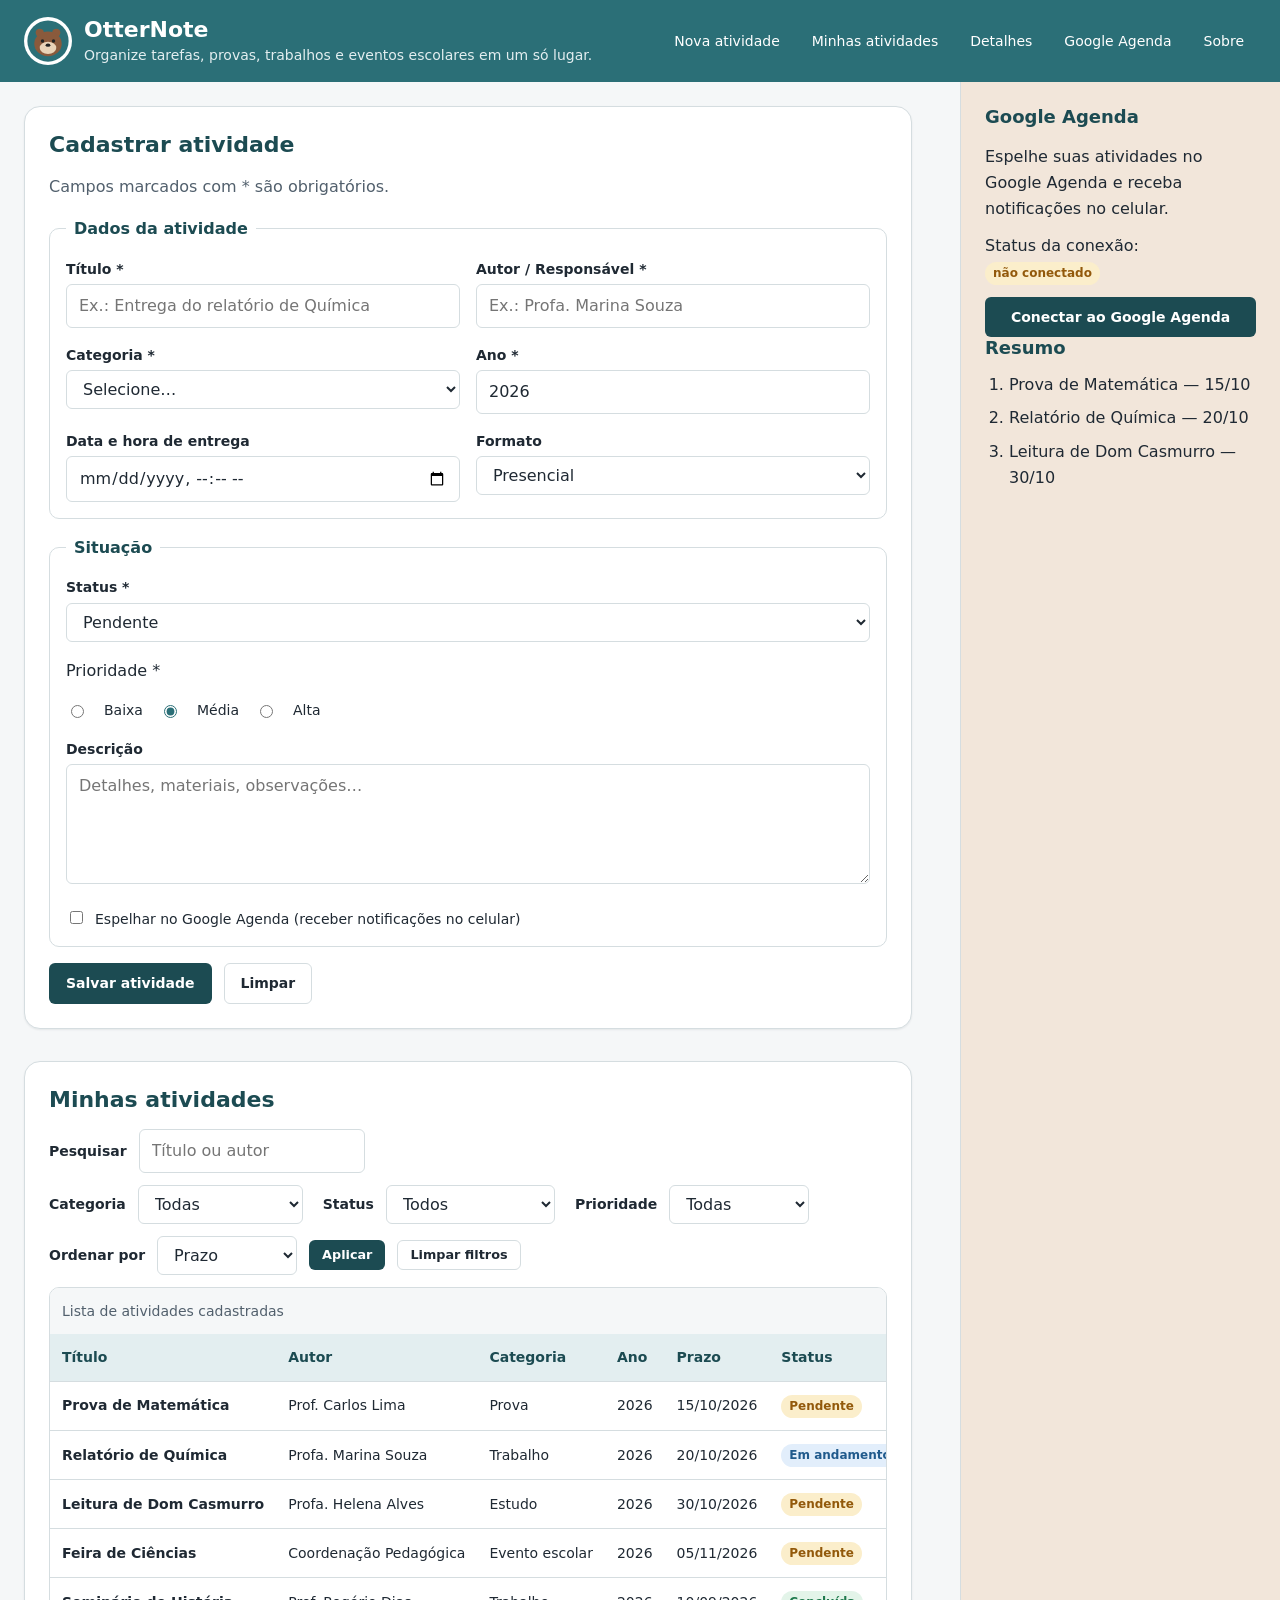
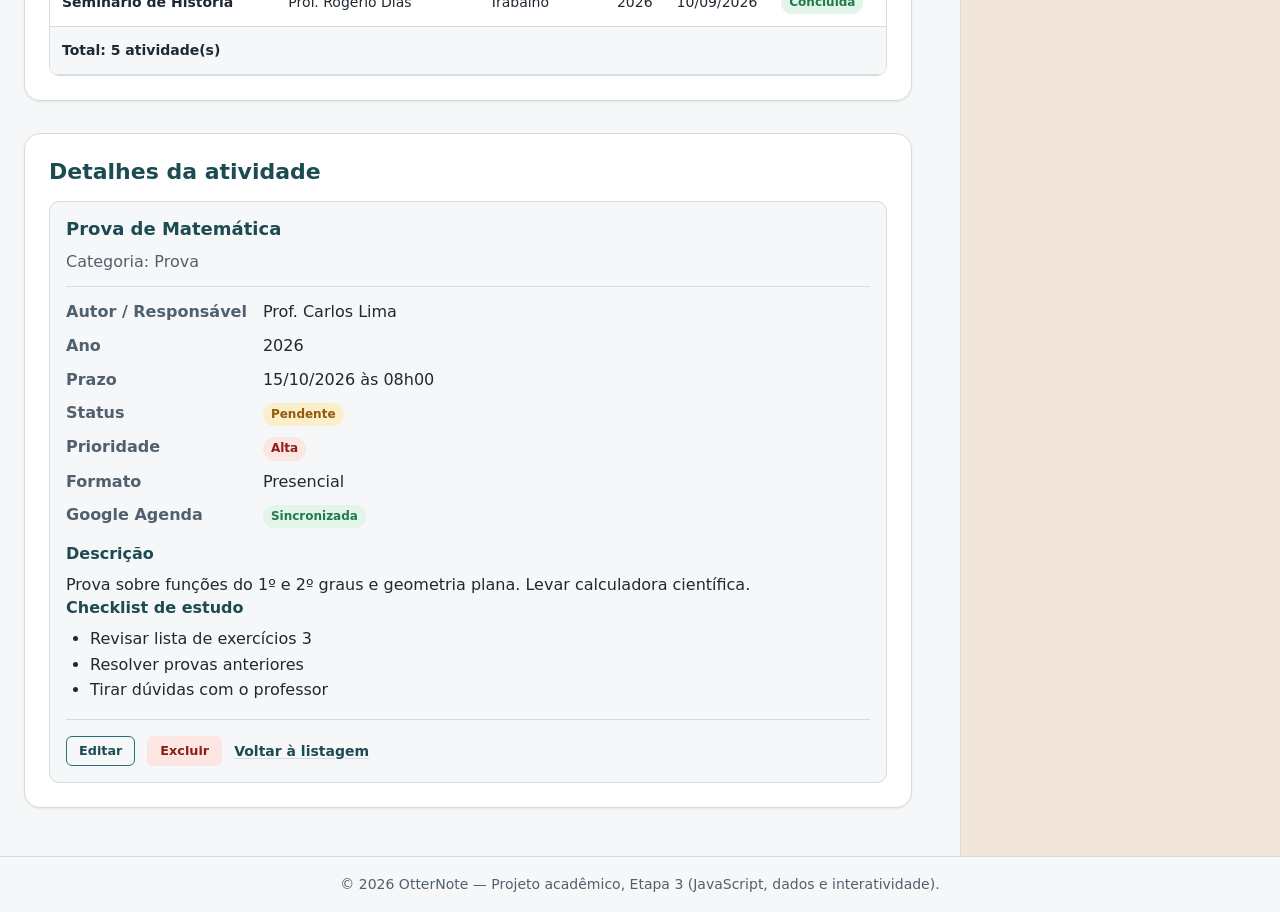
==== commit 2c8d96a5: "feat: adiciona persistência com localStorage" ====
--- a/index.html
+++ b/index.html
@@ -249,6 +249,7 @@
     <p>&copy; 2026 OtterNote — Projeto acadêmico, Etapa 3 (JavaScript, dados e interatividade).</p>
   </footer>
 
+  <script defer src="assets/js/storage.js"></script>
   <script defer src="assets/js/ui.js"></script>
   <script defer src="assets/js/app.js"></script>
 </body>
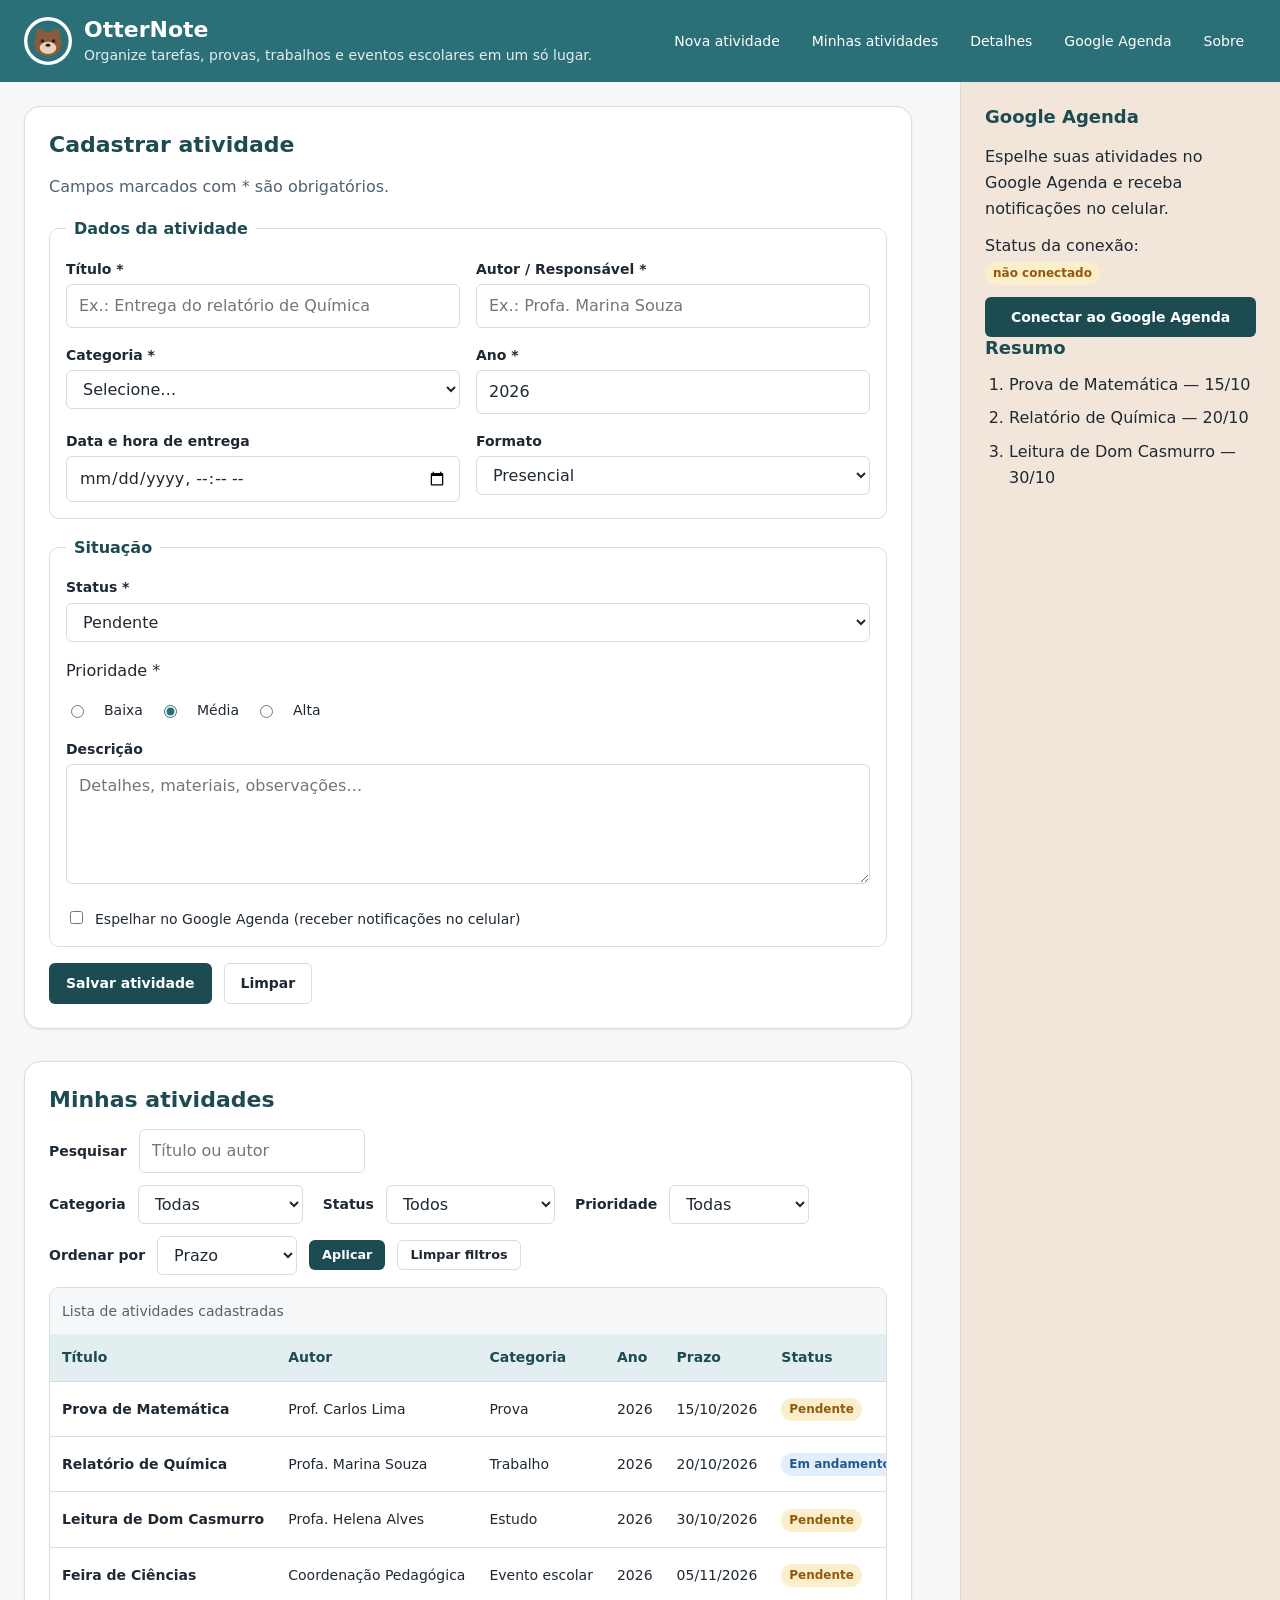
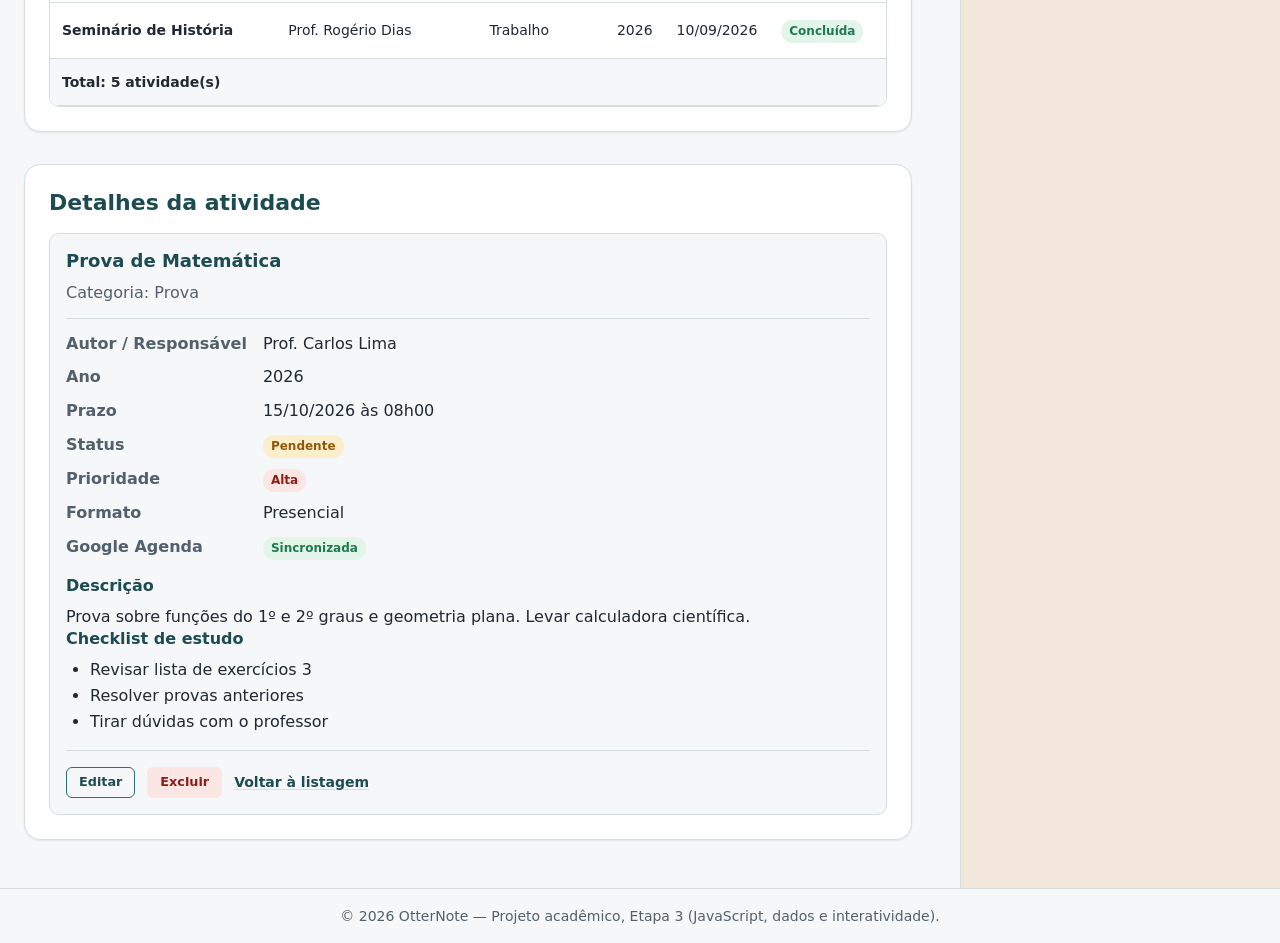
==== commit 619e05a9: "feat: implementa edição de registros" ====
--- a/index.html
+++ b/index.html
@@ -38,6 +38,7 @@
       <div id="cadastro-alerta" class="alerta oculto" role="alert" aria-live="assertive"></div>
 
       <form id="form-cadastro" action="#" method="post" novalidate>
+        <input type="hidden" id="atividade-id" name="atividadeId">
         <fieldset class="grade-campos">
           <legend>Dados da atividade</legend>
 
@@ -119,6 +120,7 @@
 
         <p class="acoes">
           <button type="submit" id="btn-salvar" class="btn btn--primario">Salvar atividade</button>
+          <button type="button" id="btn-cancelar-edicao" class="btn btn--secundario oculto">Cancelar edição</button>
           <button type="reset" class="btn btn--secundario">Limpar</button>
         </p>
       </form>
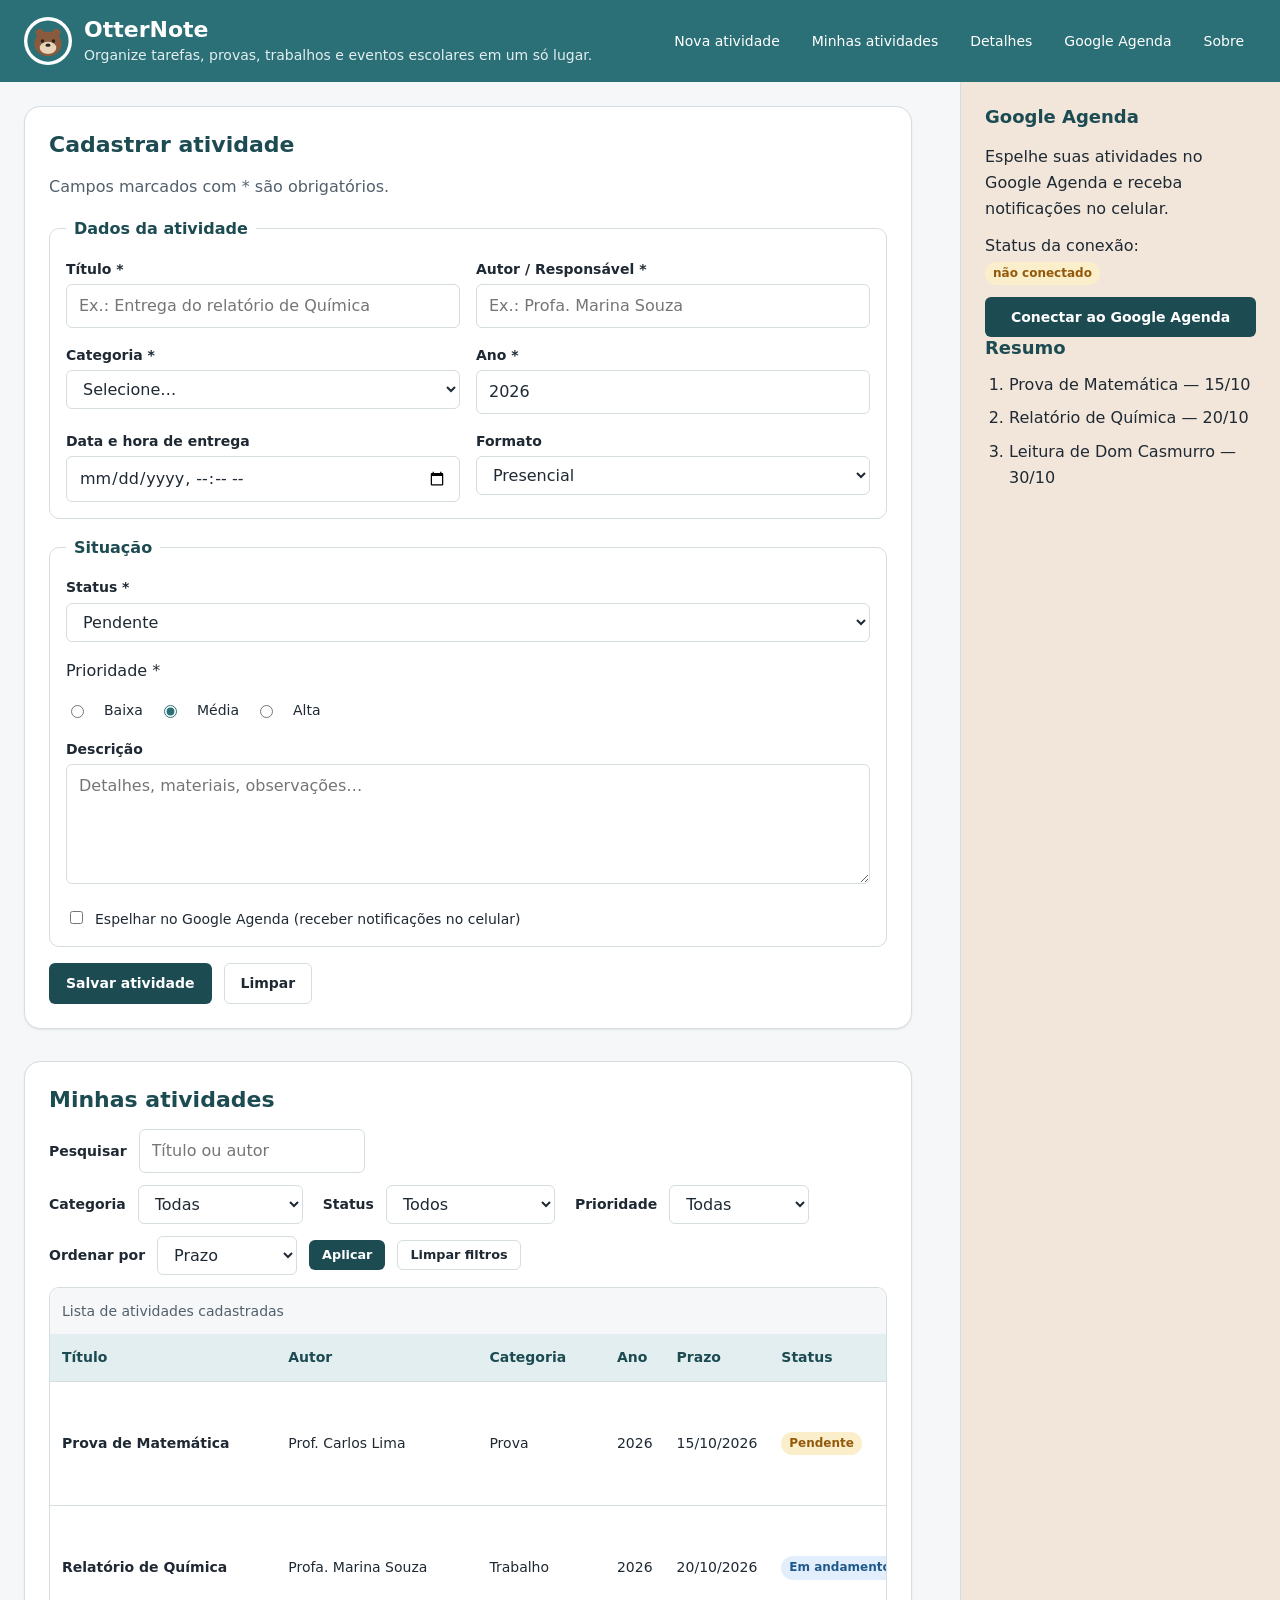
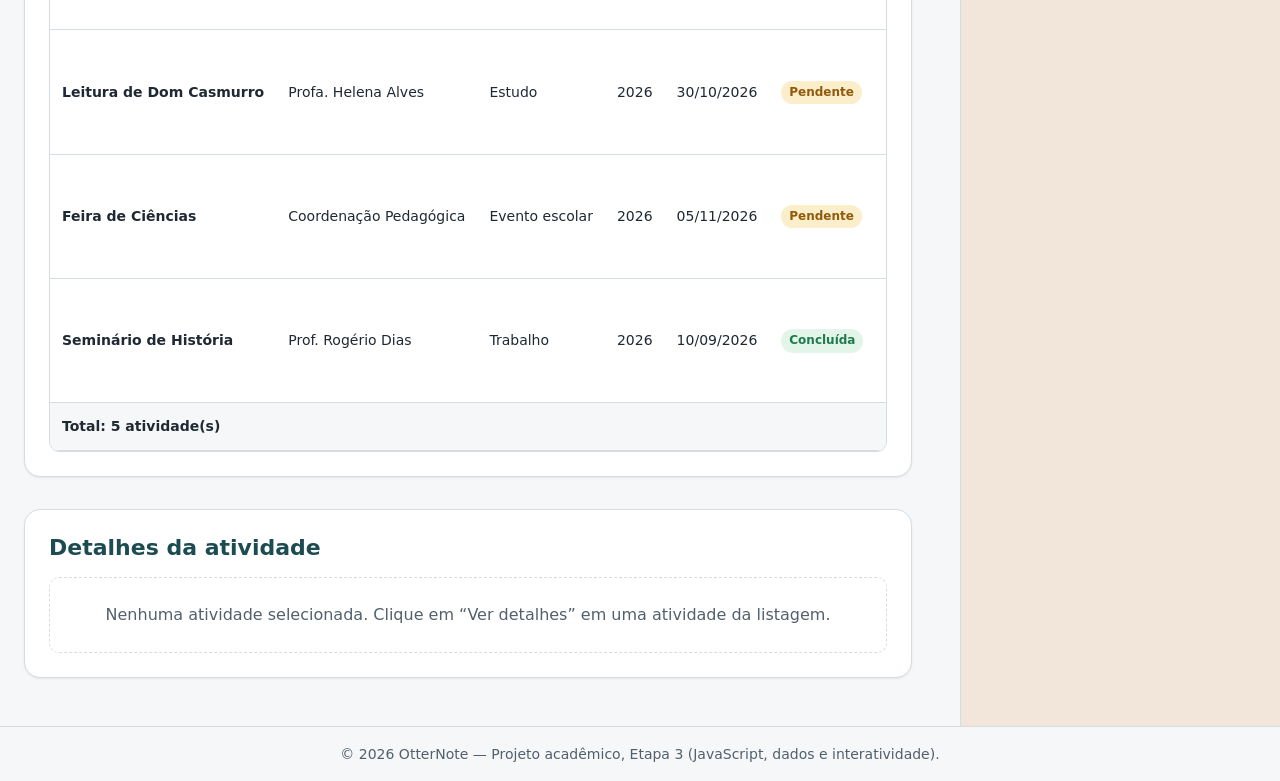
==== commit dad022eb: "feat: adiciona visualização de detalhes" ====
--- a/index.html
+++ b/index.html
@@ -197,35 +197,30 @@
     <section id="detalhes" aria-labelledby="titulo-detalhes">
       <h2 id="titulo-detalhes">Detalhes da atividade</h2>
 
-      <article class="cartao">
+      <p id="detalhes-vazio" class="estado-vazio">Nenhuma atividade selecionada. Clique em “Ver detalhes” em uma atividade da listagem.</p>
+
+      <article class="cartao oculto" id="cartao-detalhes">
         <header>
-          <h3>Prova de Matemática</h3>
-          <p>Categoria: Prova</p>
+          <h3 id="detalhe-titulo">—</h3>
+          <p>Categoria: <span id="detalhe-categoria"></span></p>
         </header>
 
         <dl>
-          <dt>Autor / Responsável</dt><dd>Prof. Carlos Lima</dd>
-          <dt>Ano</dt><dd>2026</dd>
-          <dt>Prazo</dt><dd><time datetime="2026-10-15T08:00">15/10/2026 às 08h00</time></dd>
-          <dt>Status</dt><dd><span class="badge badge--pendente">Pendente</span></dd>
-          <dt>Prioridade</dt><dd><span class="badge badge--alta">Alta</span></dd>
-          <dt>Formato</dt><dd>Presencial</dd>
-          <dt>Google Agenda</dt><dd><span class="badge badge--sucesso">Sincronizada</span></dd>
+          <dt>Autor / Responsável</dt><dd id="detalhe-autor"></dd>
+          <dt>Ano</dt><dd id="detalhe-ano"></dd>
+          <dt>Prazo</dt><dd><time id="detalhe-prazo"></time></dd>
+          <dt>Status</dt><dd><span id="detalhe-status" class="badge"></span></dd>
+          <dt>Prioridade</dt><dd><span id="detalhe-prioridade" class="badge"></span></dd>
+          <dt>Formato</dt><dd id="detalhe-formato"></dd>
+          <dt>Google Agenda</dt><dd><span id="detalhe-agenda" class="badge"></span></dd>
         </dl>
 
         <h4>Descrição</h4>
-        <p>Prova sobre funções do 1º e 2º graus e geometria plana. Levar calculadora científica.</p>
-
-        <h4>Checklist de estudo</h4>
-        <ul>
-          <li>Revisar lista de exercícios 3</li>
-          <li>Resolver provas anteriores</li>
-          <li>Tirar dúvidas com o professor</li>
-        </ul>
+        <p id="detalhe-descricao"></p>
 
         <footer>
-          <button type="button" class="btn btn--outline btn--sm">Editar</button>
-          <button type="button" class="btn btn--perigo btn--sm">Excluir</button>
+          <button type="button" id="detalhe-btn-editar" class="btn btn--outline btn--sm">Editar</button>
+          <button type="button" id="detalhe-btn-excluir" class="btn btn--perigo btn--sm">Excluir</button>
           <a href="#listagem" class="link-acao">Voltar à listagem</a>
         </footer>
       </article>
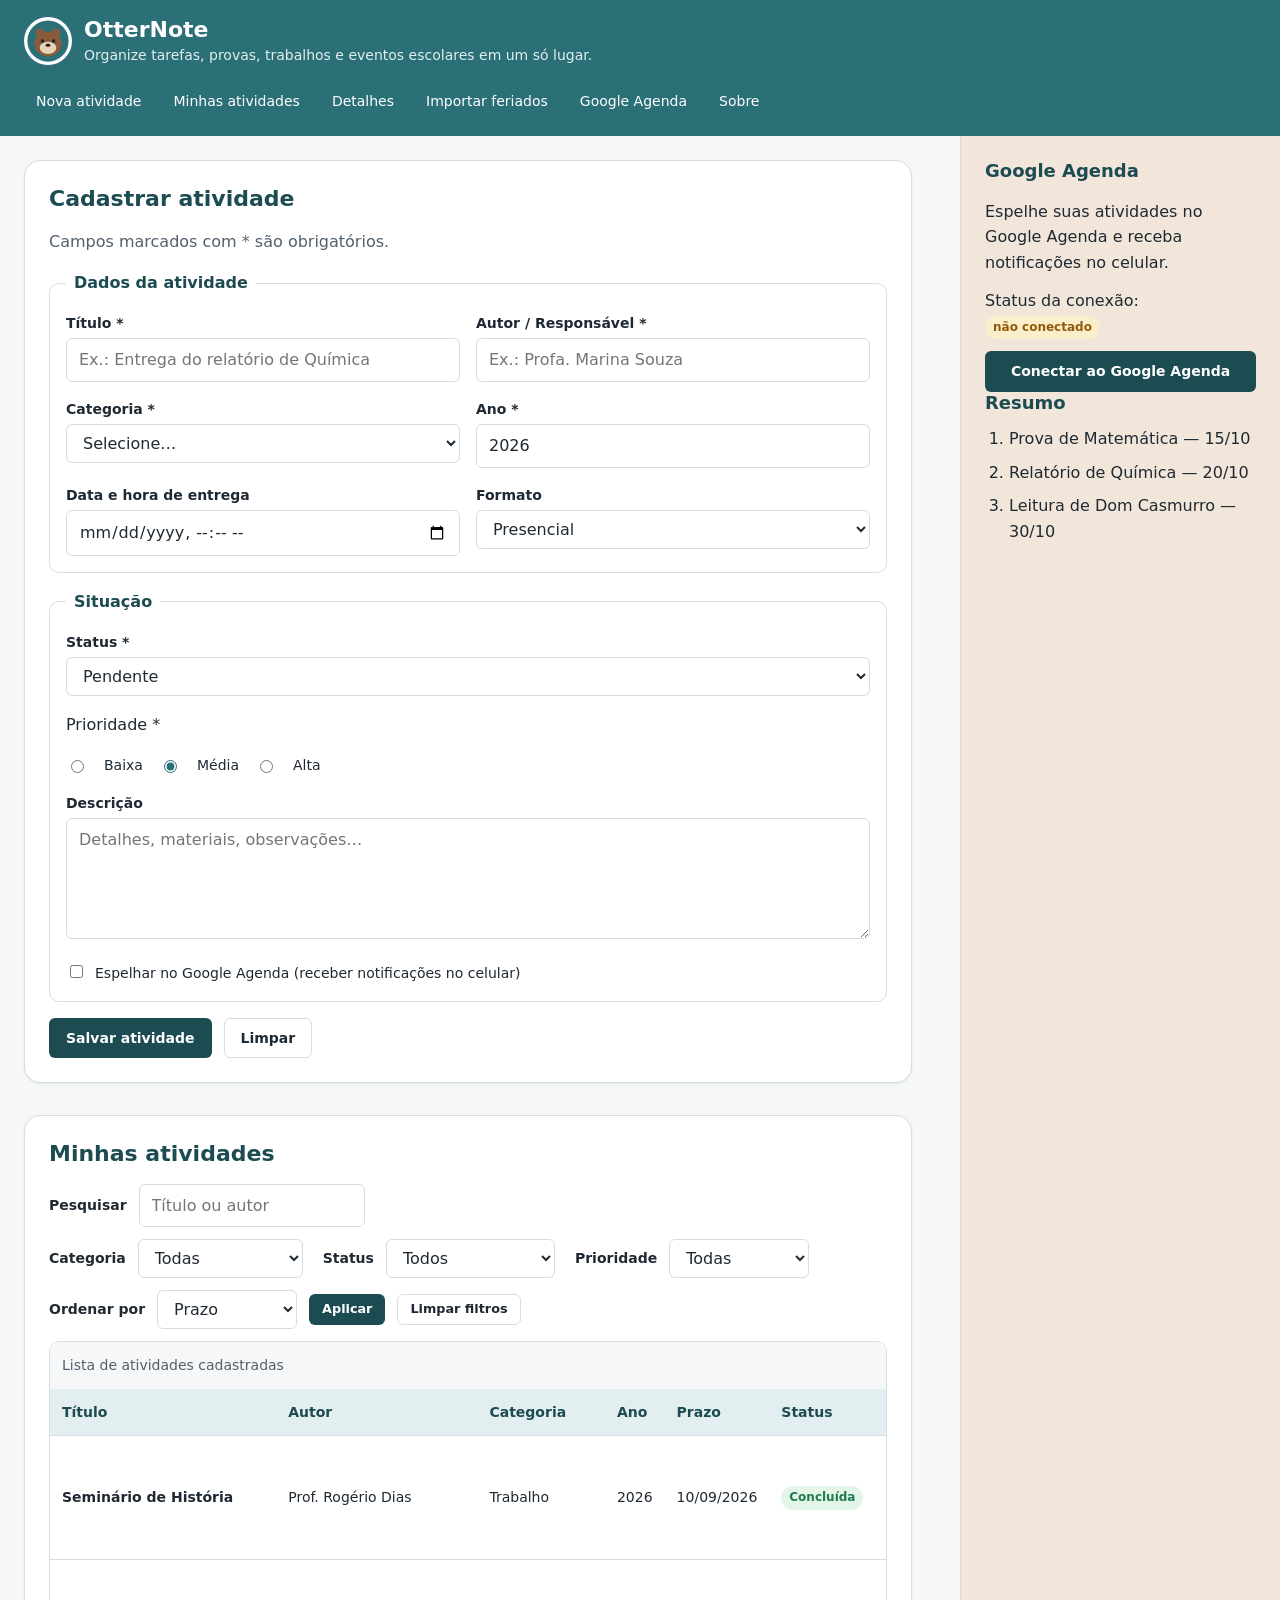
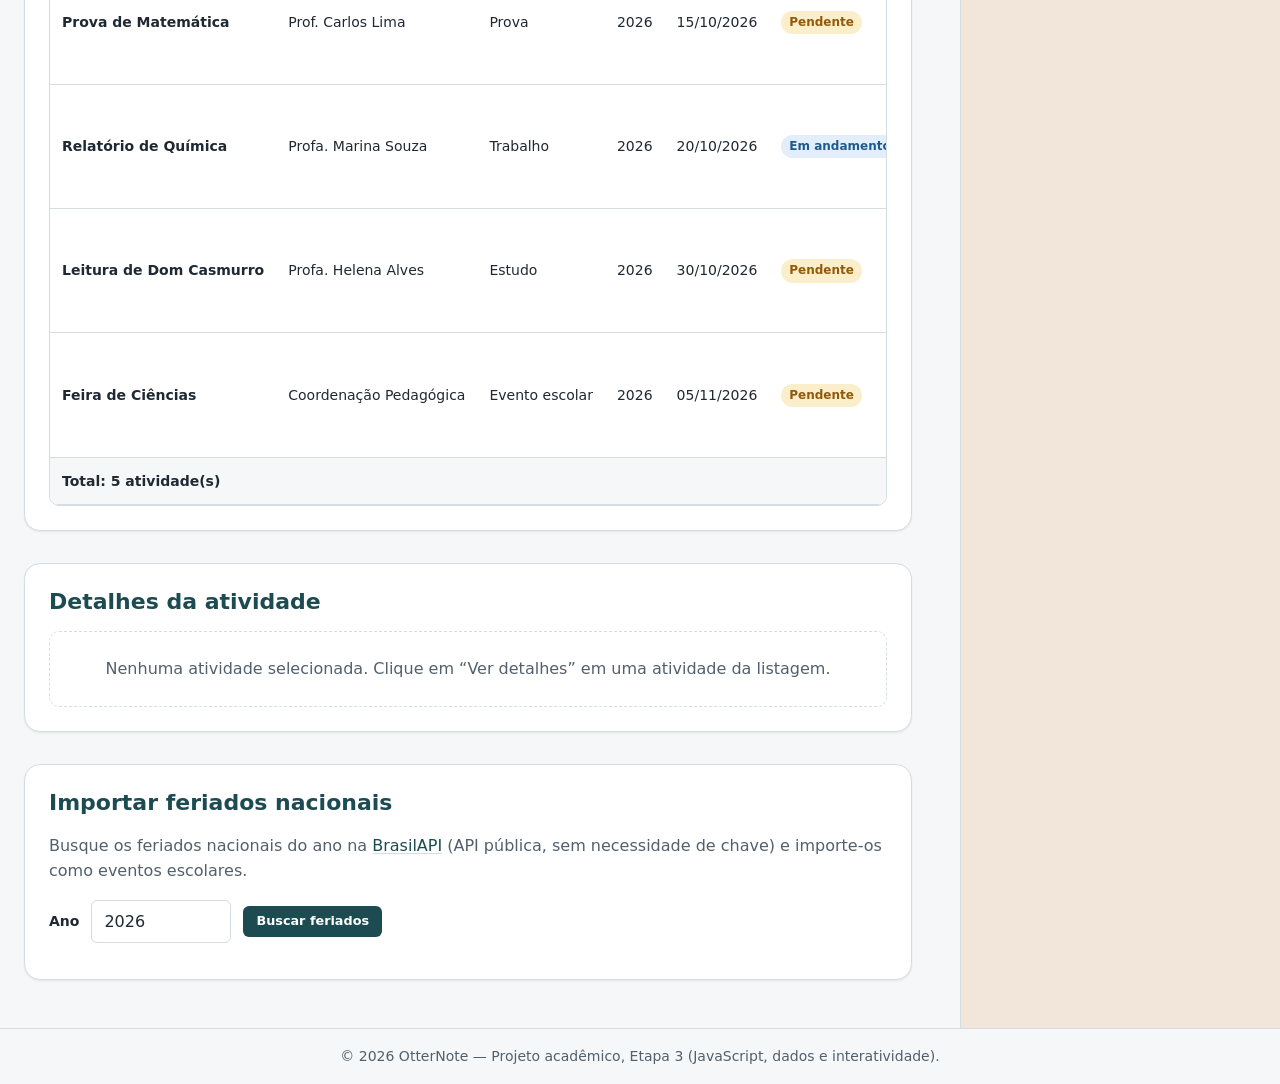
==== commit 0261221e: "feat: integra aplicação com API externa" ====
--- a/index.html
+++ b/index.html
@@ -24,6 +24,7 @@
         <li><a href="#cadastro">Nova atividade</a></li>
         <li><a href="#listagem">Minhas atividades</a></li>
         <li><a href="#detalhes">Detalhes</a></li>
+        <li><a href="#importar">Importar feriados</a></li>
         <li><a href="#agenda">Google Agenda</a></li>
         <li><a href="pages/sobre.html">Sobre</a></li>
       </ul>
@@ -129,7 +130,7 @@
     <section id="listagem" aria-labelledby="titulo-listagem">
       <h2 id="titulo-listagem">Minhas atividades</h2>
 
-      <form action="#" method="get" aria-label="Pesquisa, filtro e ordenação" class="filtros">
+      <form id="form-filtros" action="#" method="get" aria-label="Pesquisa, filtro e ordenação" class="filtros">
         <p class="campo-busca">
           <label for="busca">Pesquisar</label>
           <input type="search" id="busca" name="busca" placeholder="Título ou autor">
@@ -226,6 +227,28 @@
       </article>
     </section>
 
+    <section id="importar" aria-labelledby="titulo-importar">
+      <h2 id="titulo-importar">Importar feriados nacionais</h2>
+      <p>Busque os feriados nacionais do ano na <a href="https://brasilapi.com.br/docs" target="_blank" rel="noopener">BrasilAPI</a> (API pública, sem necessidade de chave) e importe-os como eventos escolares.</p>
+
+      <form id="form-importar" class="filtros">
+        <p>
+          <label for="ano-feriados">Ano</label>
+          <input type="number" id="ano-feriados" name="anoFeriados" min="2000" max="2100" value="2026" required>
+          <button type="submit" class="btn btn--primario btn--sm">Buscar feriados</button>
+        </p>
+      </form>
+
+      <div id="importar-alerta" class="alerta oculto" role="status" aria-live="polite"></div>
+
+      <div id="importar-resultado" class="oculto">
+        <ul id="lista-feriados"></ul>
+        <p class="acoes">
+          <button type="button" id="btn-importar-selecionados" class="btn btn--secundario btn--sm">Importar selecionados</button>
+        </p>
+      </div>
+    </section>
+
   </main>
 
   <aside id="agenda" aria-labelledby="titulo-agenda">
@@ -247,6 +270,7 @@
   </footer>
 
   <script defer src="assets/js/storage.js"></script>
+  <script defer src="assets/js/api.js"></script>
   <script defer src="assets/js/ui.js"></script>
   <script defer src="assets/js/app.js"></script>
 </body>
--- a/assets/css/style.css
+++ b/assets/css/style.css
@@ -650,6 +650,41 @@
 }
 
 #listagem-alerta,
-#cadastro-alerta {
+#cadastro-alerta,
+#importar-alerta {
   margin-bottom: var(--espaco-4);
 }
+
+#lista-feriados {
+  list-style: none;
+  padding: 0;
+  display: flex;
+  flex-direction: column;
+  gap: var(--espaco-2);
+  margin: var(--espaco-4) 0;
+  max-height: 280px;
+  overflow-y: auto;
+}
+
+#lista-feriados li {
+  display: flex;
+  align-items: center;
+  gap: var(--espaco-2);
+  padding: var(--espaco-2) var(--espaco-3);
+  border: 1px solid var(--cor-borda);
+  border-radius: var(--raio-sm);
+}
+
+#lista-feriados li label {
+  display: flex;
+  align-items: center;
+  gap: var(--espaco-2);
+  font-weight: 400;
+  margin: 0;
+}
+
+#lista-feriados .feriado-ja-importado {
+  color: var(--cor-texto-suave);
+  font-size: var(--fs-sm);
+  font-style: italic;
+}
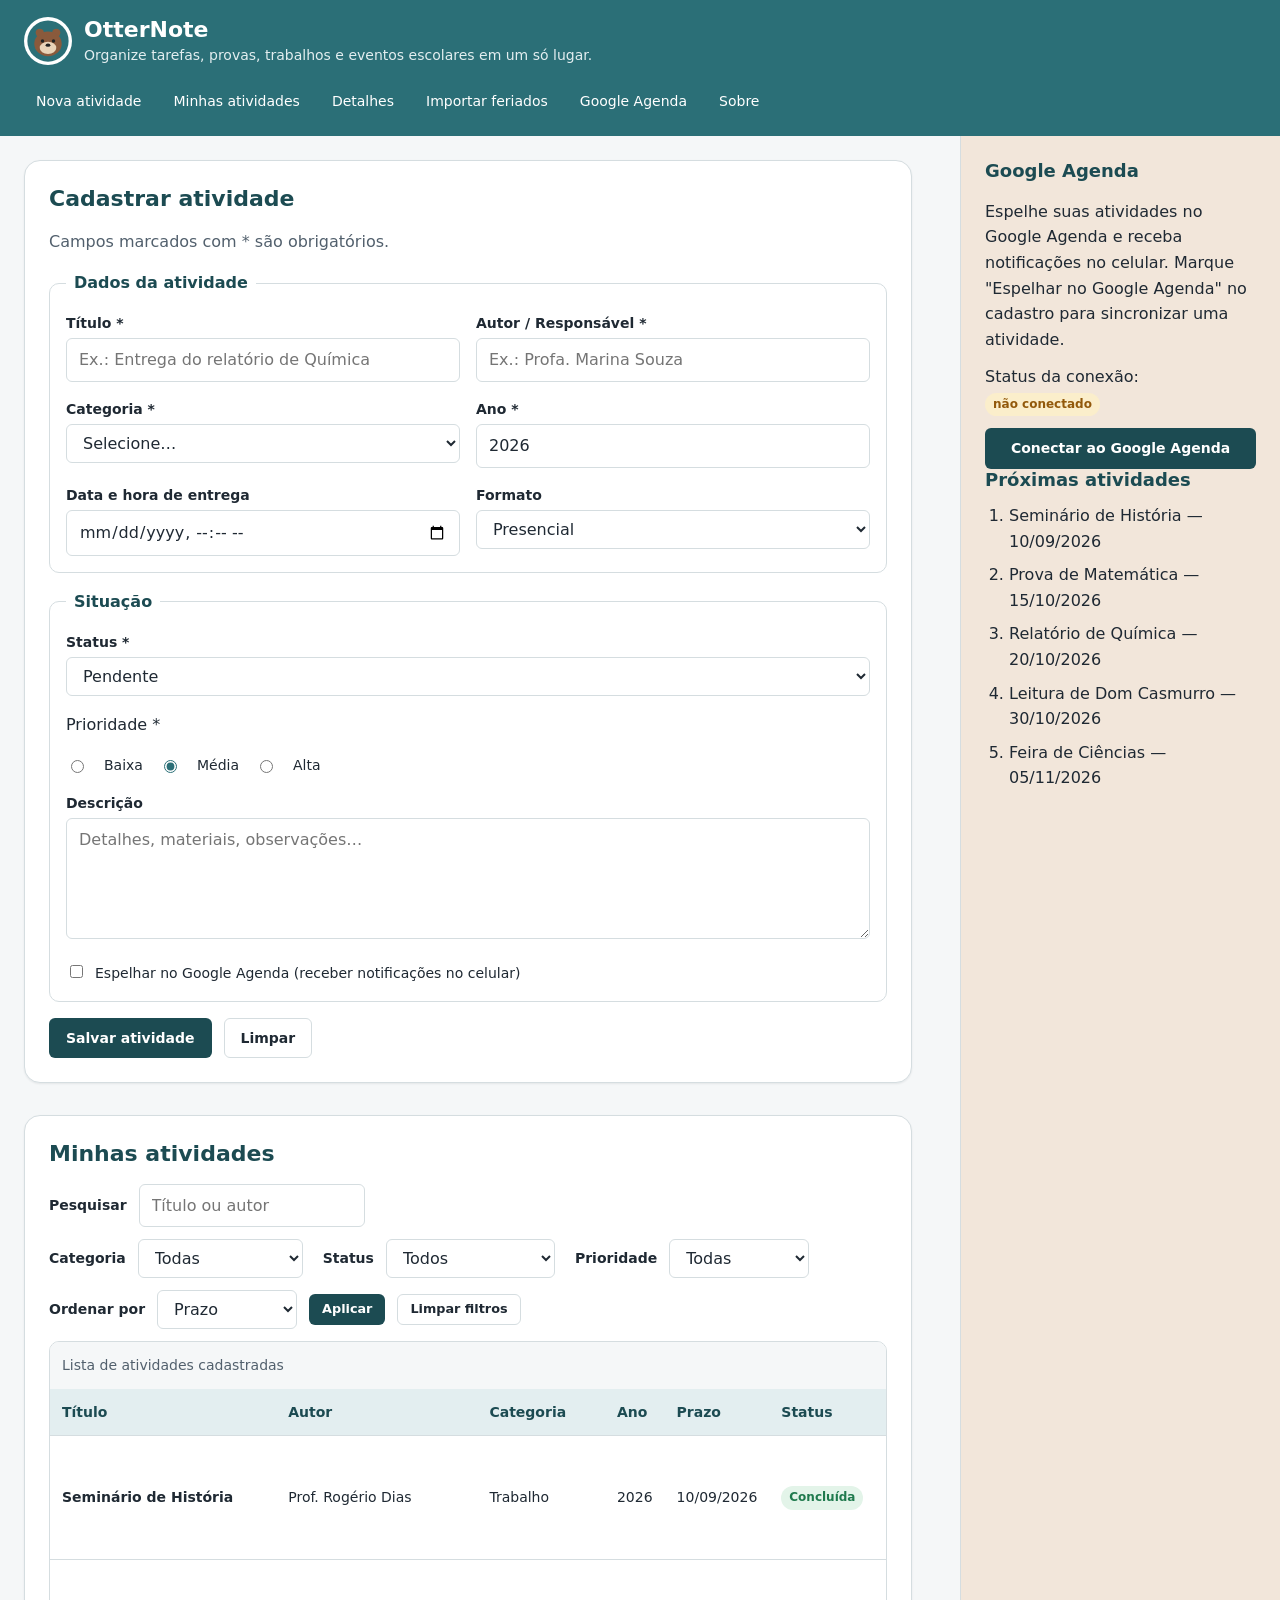
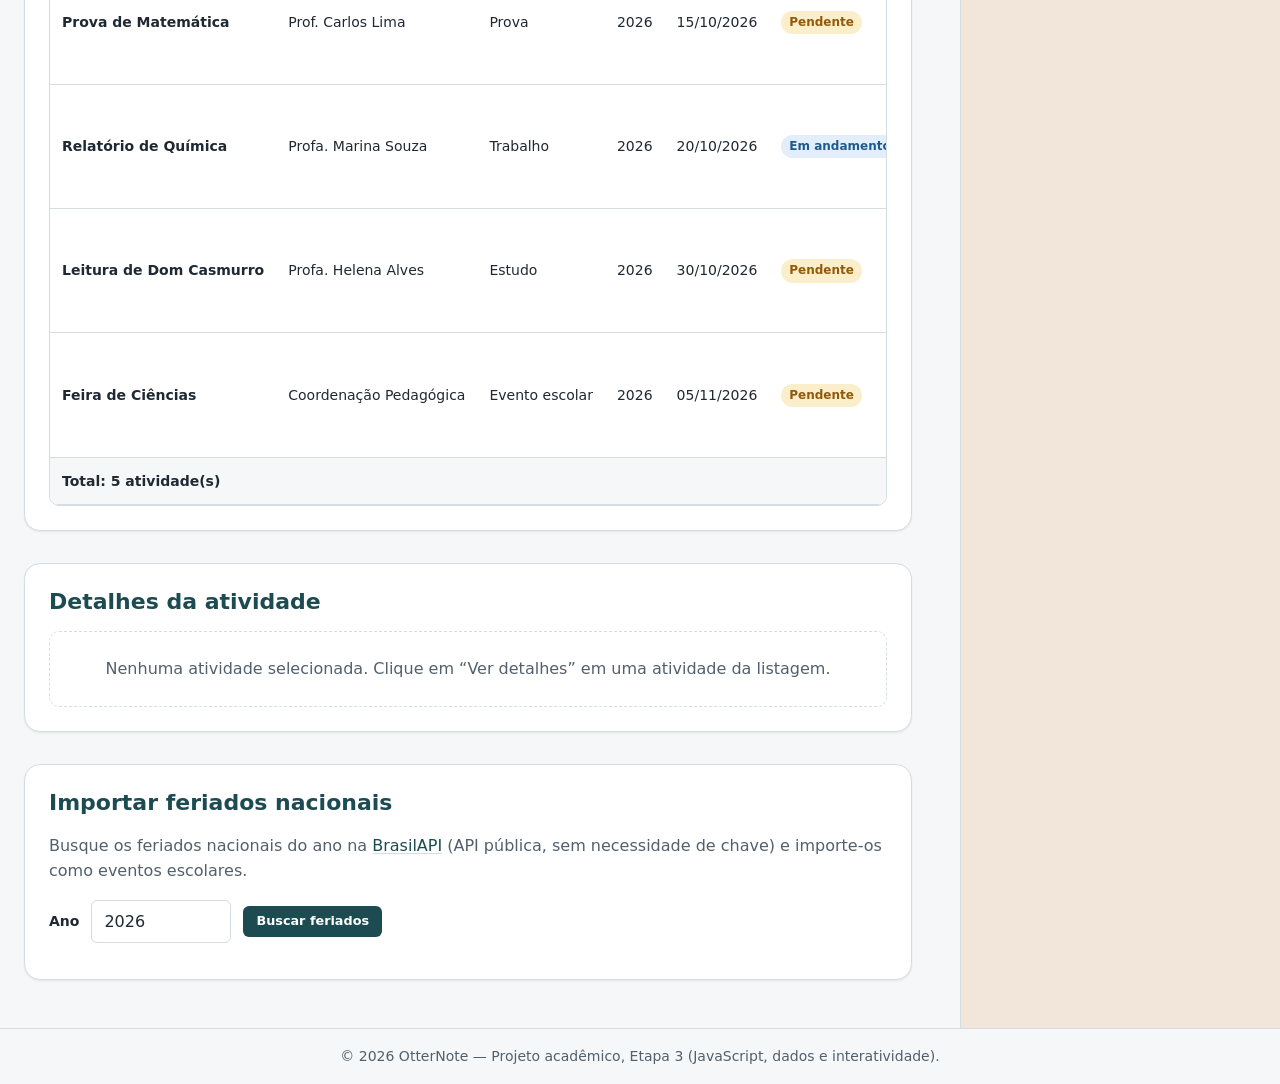
==== commit c268aa16: "feat: integra sincronização com Google Agenda" ====
--- a/index.html
+++ b/index.html
@@ -7,6 +7,7 @@
   <title>OtterNote — Organização acadêmica</title>
   <link rel="icon" href="assets/img/logo.svg" type="image/svg+xml">
   <link rel="stylesheet" href="assets/css/style.css">
+  <script src="https://accounts.google.com/gsi/client" async defer></script>
 </head>
 <body class="tem-aside">
 
@@ -253,15 +254,15 @@
 
   <aside id="agenda" aria-labelledby="titulo-agenda">
     <h2 id="titulo-agenda">Google Agenda</h2>
-    <p>Espelhe suas atividades no Google Agenda e receba notificações no celular.</p>
-    <p>Status da conexão: <span class="badge badge--alerta">não conectado</span></p>
-    <button type="button" class="btn btn--primario btn--bloco">Conectar ao Google Agenda</button>
-
-    <h3>Resumo</h3>
-    <ol>
-      <li>Prova de Matemática — 15/10</li>
-      <li>Relatório de Química — 20/10</li>
-      <li>Leitura de Dom Casmurro — 30/10</li>
+    <p>Espelhe suas atividades no Google Agenda e receba notificações no celular. Marque "Espelhar no Google Agenda" no cadastro para sincronizar uma atividade.</p>
+    <p>Status da conexão: <span id="agenda-status" class="badge badge--alerta">não conectado</span></p>
+    <button type="button" id="btn-conectar-agenda" class="btn btn--primario btn--bloco">Conectar ao Google Agenda</button>
+
+    <div id="agenda-alerta" class="alerta oculto" role="status" aria-live="polite"></div>
+
+    <h3>Próximas atividades</h3>
+    <ol id="agenda-resumo">
+      <li>Nenhuma atividade com prazo cadastrada.</li>
     </ol>
   </aside>
 
@@ -272,6 +273,8 @@
   <script defer src="assets/js/storage.js"></script>
   <script defer src="assets/js/api.js"></script>
   <script defer src="assets/js/ui.js"></script>
+  <script defer src="assets/js/config.js"></script>
+  <script defer src="assets/js/google-agenda.js"></script>
   <script defer src="assets/js/app.js"></script>
 </body>
 </html>
--- a/assets/css/style.css
+++ b/assets/css/style.css
@@ -651,7 +651,8 @@
 
 #listagem-alerta,
 #cadastro-alerta,
-#importar-alerta {
+#importar-alerta,
+#agenda-alerta {
   margin-bottom: var(--espaco-4);
 }
 
